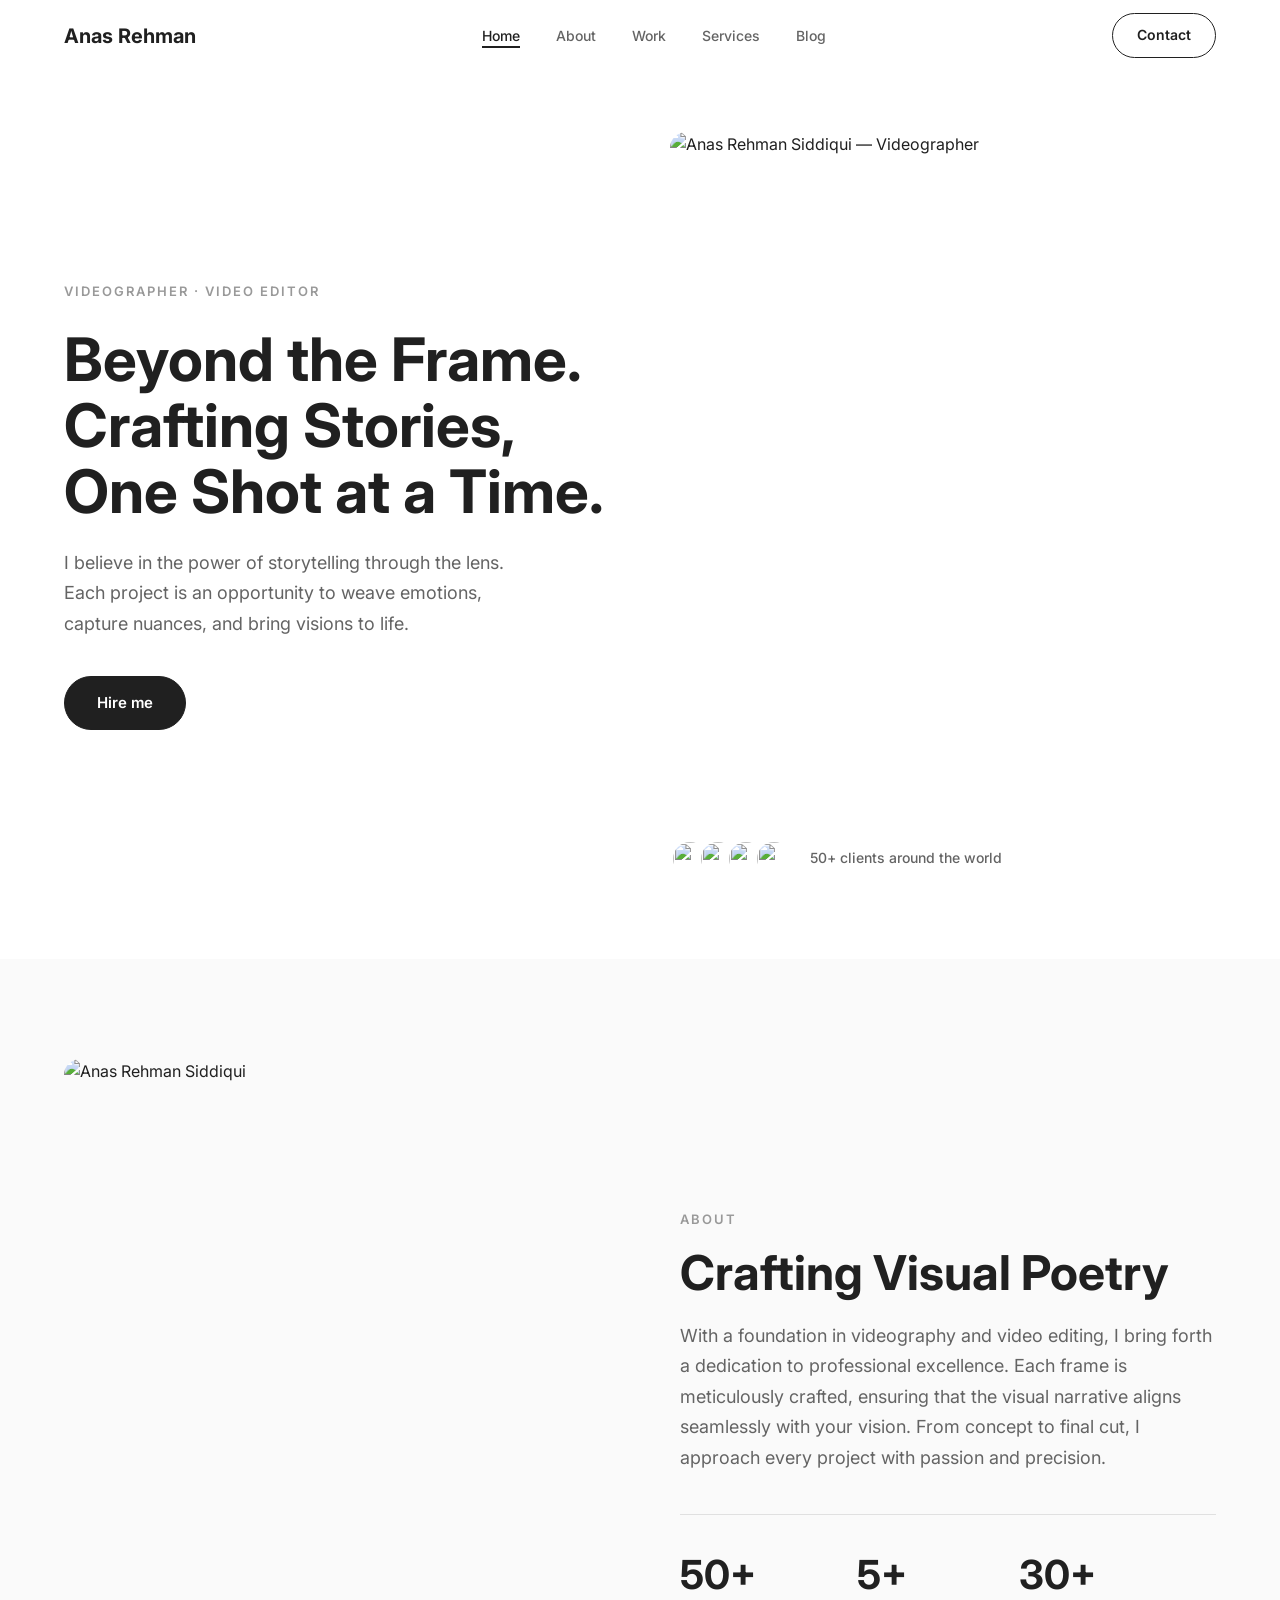
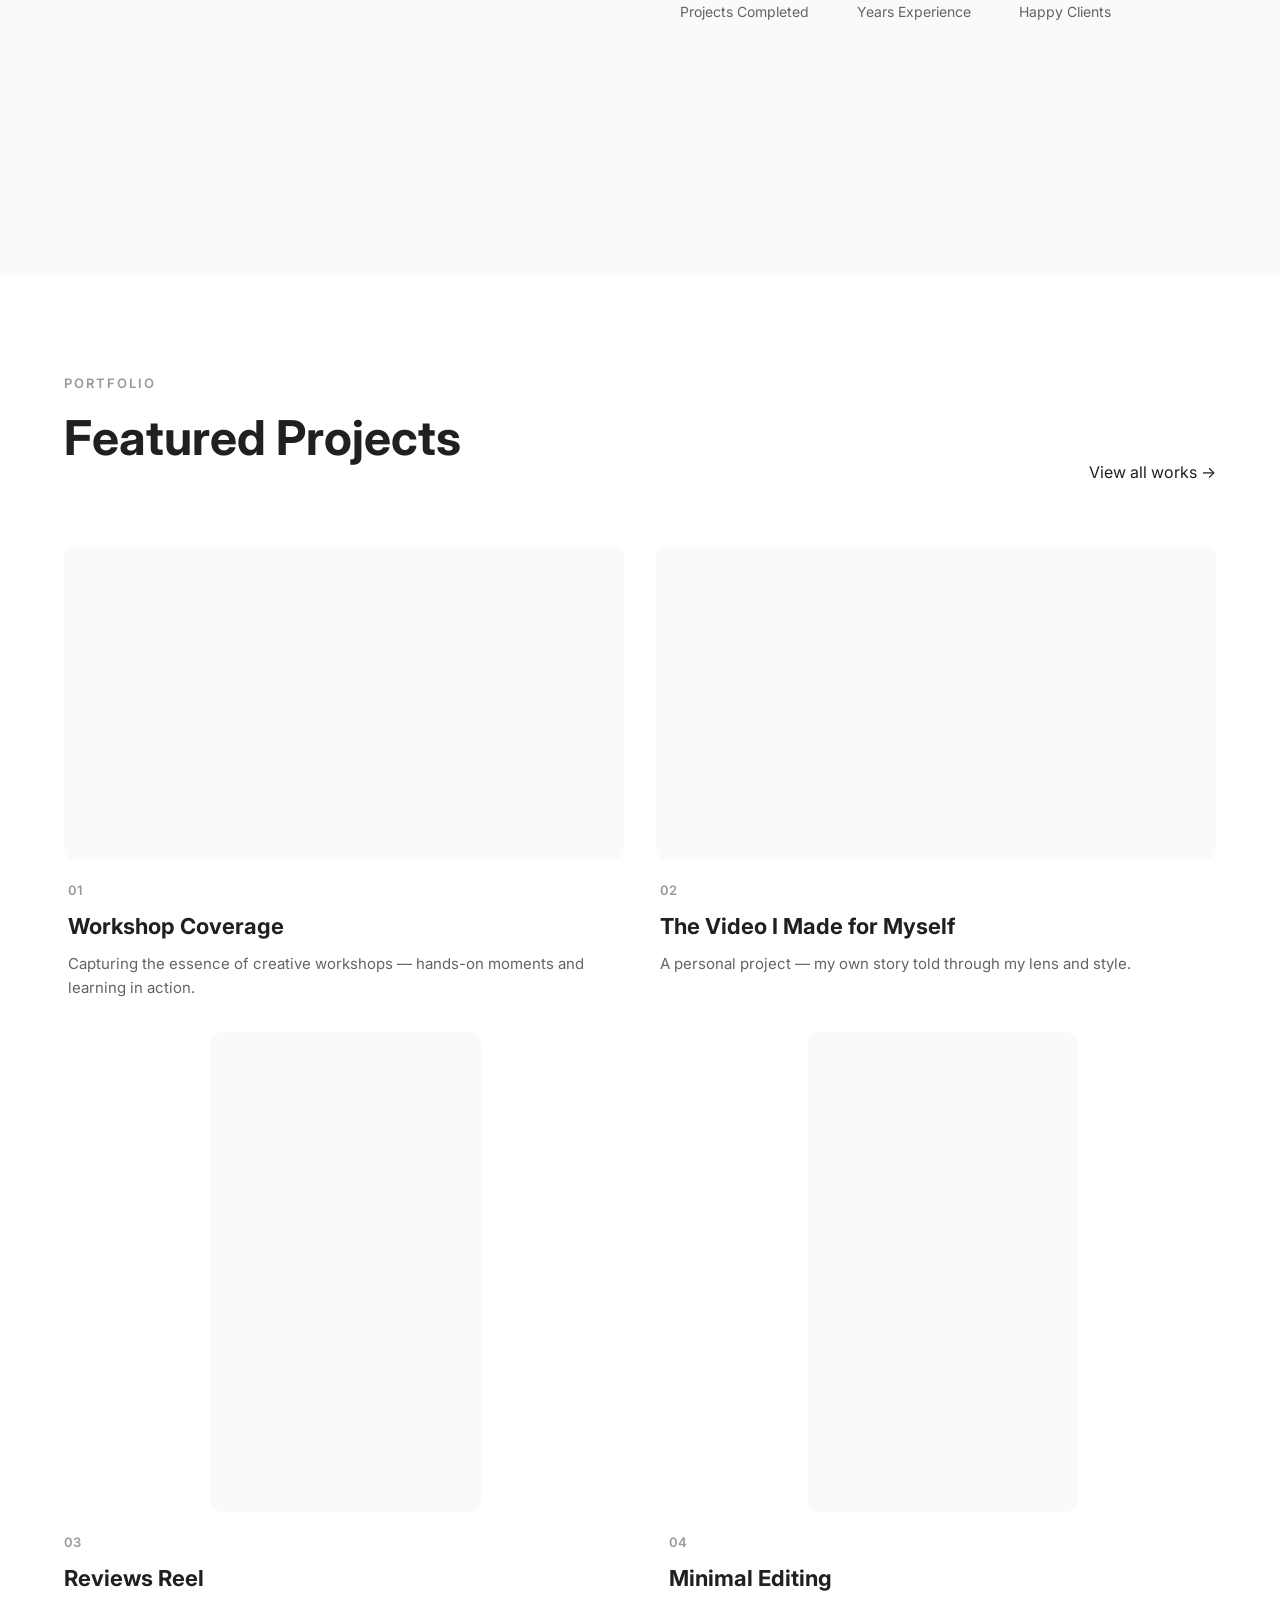
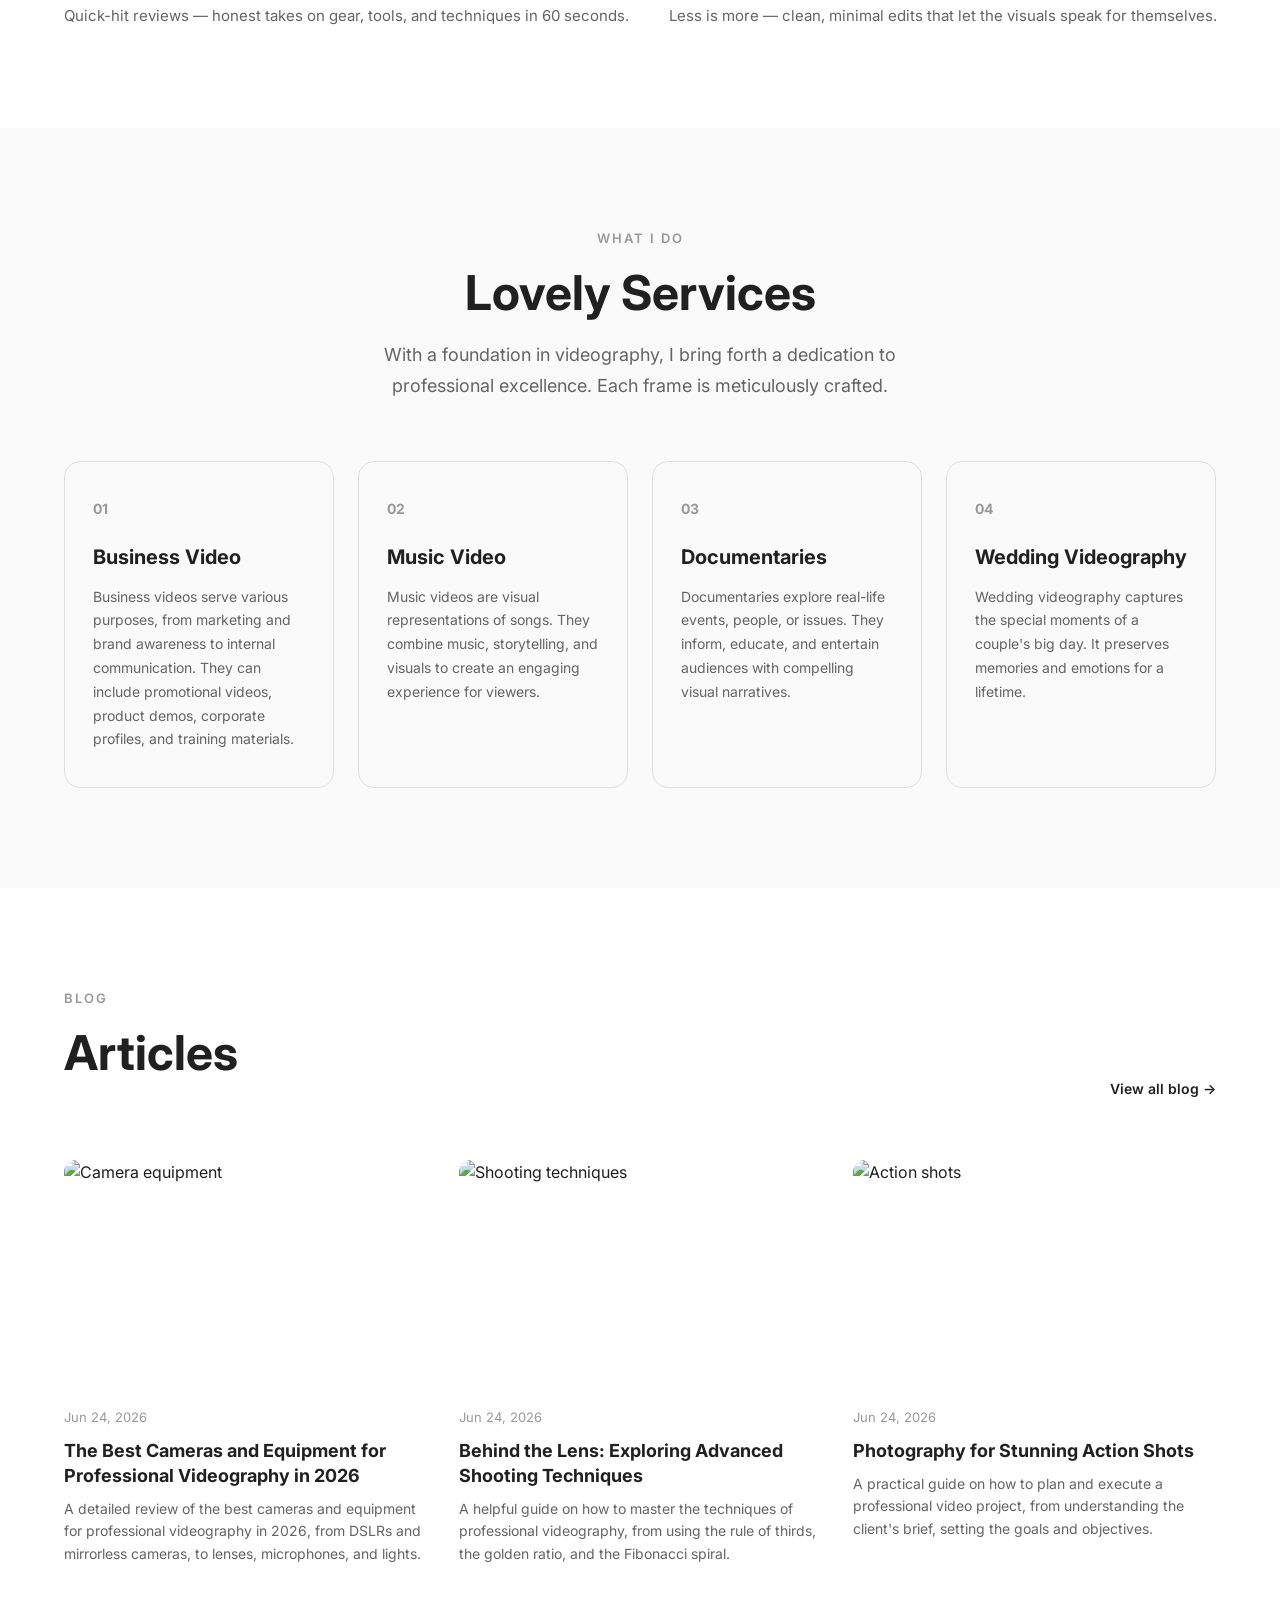
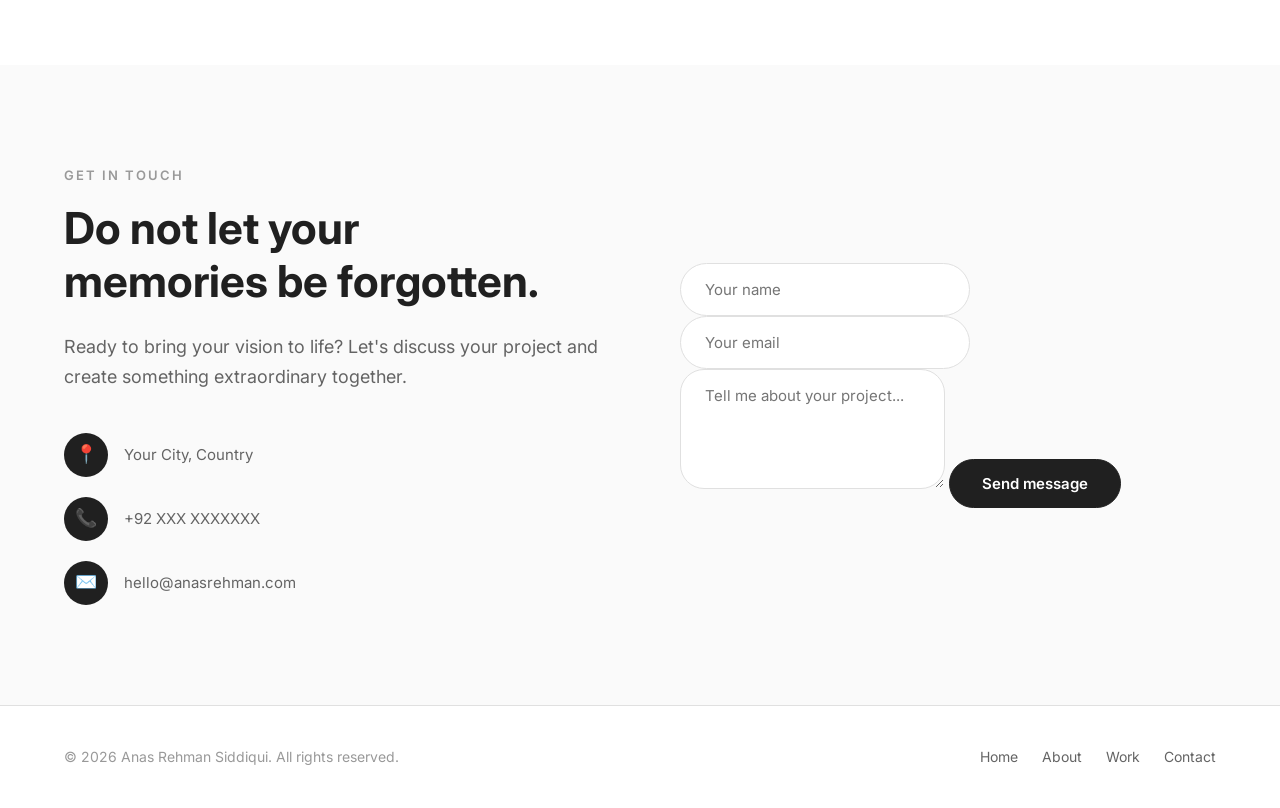
==== index.html @ ef54b011 "feat: initial portfolio website for Anas Rehman Siddiqui" ====
<!DOCTYPE html>
<html lang="en">
<head>
  <meta charset="UTF-8">
  <meta name="viewport" content="width=device-width, initial-scale=1.0">
  <title>Anas Rehman Siddiqui — Videographer & Video Editor</title>
  <meta name="description" content="Portfolio of Anas Rehman Siddiqui — Professional videographer and video editor. Capturing stories through the lens.">
  <link rel="preconnect" href="https://fonts.googleapis.com">
  <link rel="preconnect" href="https://fonts.gstatic.com" crossorigin>
  <link href="https://fonts.googleapis.com/css2?family=Inter:wght@400;500;600;700&display=swap" rel="stylesheet">
  <link rel="stylesheet" href="style.css">
</head>
<body>

  <!-- Navigation -->
  <nav class="navbar" id="navbar">
    <div class="nav-container">
      <a href="#" class="logo">Anas Rehman</a>
      <ul class="nav-menu" id="navMenu">
        <li><a href="#home" class="nav-link active">Home</a></li>
        <li><a href="#about" class="nav-link">About</a></li>
        <li><a href="#works" class="nav-link">Work</a></li>
        <li><a href="#services" class="nav-link">Services</a></li>
        <li><a href="#blog" class="nav-link">Blog</a></li>
      </ul>
      <a href="#contact" class="nav-cta">Contact</a>
      <button class="nav-toggle" id="navToggle" aria-label="Toggle menu">
        <span></span><span></span><span></span>
      </button>
    </div>
  </nav>

  <!-- Hero Section -->
  <section class="hero" id="home">
    <div class="hero-container">
      <div class="hero-content reveal">
        <p class="hero-label">Videographer · Video Editor</p>
        <h1 class="hero-title">Beyond the Frame.<br>Crafting Stories,<br>One Shot at a Time.</h1>
        <p class="hero-subtitle">I believe in the power of storytelling through the lens. Each project is an opportunity to weave emotions, capture nuances, and bring visions to life.</p>
        <a href="#contact" class="btn-primary">Hire me</a>
      </div>
      <div class="hero-visual reveal">
        <div class="hero-image-wrapper">
          <img src="https://images.unsplash.com/photo-1574717024653-61fd2cf4d44d?w=600&q=80" alt="Anas Rehman Siddiqui — Videographer">
        </div>
        <div class="social-proof">
          <div class="avatars">
            <img src="https://randomuser.me/api/portraits/men/32.jpg" alt="">
            <img src="https://randomuser.me/api/portraits/women/44.jpg" alt="">
            <img src="https://randomuser.me/api/portraits/men/67.jpg" alt="">
            <img src="https://randomuser.me/api/portraits/women/22.jpg" alt="">
          </div>
          <p class="proof-text">50+ clients around the world</p>
        </div>
      </div>
    </div>
  </section>

  <!-- About -->
  <section class="about section" id="about">
    <div class="about-container">
      <div class="about-image reveal">
        <img src="https://images.unsplash.com/photo-1507003211169-0a1dd7228f2d?w=500&q=80" alt="Anas Rehman Siddiqui">
      </div>
      <div class="about-content reveal">
        <p class="section-label">About</p>
        <h2 class="section-title">Crafting Visual Poetry</h2>
        <p class="section-desc">With a foundation in videography and video editing, I bring forth a dedication to professional excellence. Each frame is meticulously crafted, ensuring that the visual narrative aligns seamlessly with your vision. From concept to final cut, I approach every project with passion and precision.</p>
        <div class="about-stats">
          <div class="stat">
            <div class="stat-number">50+</div>
            <div class="stat-label">Projects Completed</div>
          </div>
          <div class="stat">
            <div class="stat-number">5+</div>
            <div class="stat-label">Years Experience</div>
          </div>
          <div class="stat">
            <div class="stat-number">30+</div>
            <div class="stat-label">Happy Clients</div>
          </div>
        </div>
      </div>
    </div>
  </section>

  <!-- Works — Featured 4 -->
  <section class="works section" id="works">
    <div class="works-header">
      <div>
        <p class="section-label">Portfolio</p>
        <h2 class="section-title">Featured Projects</h2>
      </div>
      <a href="works.html" class="btn-outline">View all works →</a>
    </div>
    <div class="works-featured">

      <!-- Row 1: Two horizontal videos side by side -->
      <div class="work-row-horizontal">

        <div class="work-card reveal" data-video="DW00xK0rSoQ">
          <div class="video-container video-horizontal">
            <iframe src="https://www.youtube.com/embed/DW00xK0rSoQ?autoplay=0&rel=0" title="Workshop Coverage" frameborder="0" allow="accelerometer; autoplay; clipboard-write; encrypted-media; gyroscope; picture-in-picture" allowfullscreen></iframe>
          </div>
          <div class="work-meta">
            <p class="work-number">01</p>
            <h3 class="work-title">Workshop Coverage</h3>
            <p class="work-desc">Capturing the essence of creative workshops — hands-on moments and learning in action.</p>
          </div>
        </div>

        <div class="work-card reveal" data-video="28gtFXc-Je8">
          <div class="video-container video-horizontal">
            <iframe src="https://www.youtube.com/embed/28gtFXc-Je8?autoplay=0&rel=0" title="The Video I Made for Myself" frameborder="0" allow="accelerometer; autoplay; clipboard-write; encrypted-media; gyroscope; picture-in-picture" allowfullscreen></iframe>
          </div>
          <div class="work-meta">
            <p class="work-number">02</p>
            <h3 class="work-title">The Video I Made for Myself</h3>
            <p class="work-desc">A personal project — my own story told through my lens and style.</p>
          </div>
        </div>

      </div>

      <!-- Row 2: Two vertical shorts side by side -->
      <div class="work-row-vertical">

        <div class="work-card reveal" data-video="zEVXGn4270s">
          <div class="video-container video-vertical">
            <iframe src="https://www.youtube.com/embed/zEVXGn4270s?autoplay=0&rel=0" title="Reviews Reel" frameborder="0" allow="accelerometer; autoplay; clipboard-write; encrypted-media; gyroscope; picture-in-picture" allowfullscreen></iframe>
          </div>
          <div class="work-meta">
            <p class="work-number">03</p>
            <h3 class="work-title">Reviews Reel</h3>
            <p class="work-desc">Quick-hit reviews — honest takes on gear, tools, and techniques in 60 seconds.</p>
          </div>
        </div>

        <div class="work-card reveal" data-video="Puwrz4b2Gc4">
          <div class="video-container video-vertical">
            <iframe src="https://www.youtube.com/embed/Puwrz4b2Gc4?autoplay=0&rel=0" title="Minimal Editing" frameborder="0" allow="accelerometer; autoplay; clipboard-write; encrypted-media; gyroscope; picture-in-picture" allowfullscreen></iframe>
          </div>
          <div class="work-meta">
            <p class="work-number">04</p>
            <h3 class="work-title">Minimal Editing</h3>
            <p class="work-desc">Less is more — clean, minimal edits that let the visuals speak for themselves.</p>
          </div>
        </div>

      </div>

    </div>
  </section>

  <!-- Services -->
  <section class="services section" id="services">
    <div class="services-header">
      <p class="section-label">What I Do</p>
      <h2 class="section-title">Lovely Services</h2>
      <p class="section-desc">With a foundation in videography, I bring forth a dedication to professional excellence. Each frame is meticulously crafted.</p>
    </div>
    <div class="services-grid">
      <div class="service-card reveal">
        <p class="service-number">01</p>
        <h3 class="service-title">Business Video</h3>
        <p class="service-desc">Business videos serve various purposes, from marketing and brand awareness to internal communication. They can include promotional videos, product demos, corporate profiles, and training materials.</p>
      </div>
      <div class="service-card reveal">
        <p class="service-number">02</p>
        <h3 class="service-title">Music Video</h3>
        <p class="service-desc">Music videos are visual representations of songs. They combine music, storytelling, and visuals to create an engaging experience for viewers.</p>
      </div>
      <div class="service-card reveal">
        <p class="service-number">03</p>
        <h3 class="service-title">Documentaries</h3>
        <p class="service-desc">Documentaries explore real-life events, people, or issues. They inform, educate, and entertain audiences with compelling visual narratives.</p>
      </div>
      <div class="service-card reveal">
        <p class="service-number">04</p>
        <h3 class="service-title">Wedding Videography</h3>
        <p class="service-desc">Wedding videography captures the special moments of a couple's big day. It preserves memories and emotions for a lifetime.</p>
      </div>
    </div>
  </section>

  <!-- Blog -->
  <section class="blog section" id="blog">
    <div class="blog-header">
      <div>
        <p class="section-label">Blog</p>
        <h2 class="section-title">Articles</h2>
      </div>
      <a href="#" class="work-link">View all blog →</a>
    </div>
    <div class="blog-grid">
      <article class="blog-card reveal">
        <div class="blog-image">
          <img src="https://images.unsplash.com/photo-1516035069371-29a1b244cc32?w=500&q=80" alt="Camera equipment">
        </div>
        <p class="blog-date">Jun 24, 2026</p>
        <h3 class="blog-title">The Best Cameras and Equipment for Professional Videography in 2026</h3>
        <p class="blog-excerpt">A detailed review of the best cameras and equipment for professional videography in 2026, from DSLRs and mirrorless cameras, to lenses, microphones, and lights.</p>
      </article>
      <article class="blog-card reveal">
        <div class="blog-image">
          <img src="https://images.unsplash.com/photo-1574717024653-61fd2cf4d44d?w=500&q=80" alt="Shooting techniques">
        </div>
        <p class="blog-date">Jun 24, 2026</p>
        <h3 class="blog-title">Behind the Lens: Exploring Advanced Shooting Techniques</h3>
        <p class="blog-excerpt">A helpful guide on how to master the techniques of professional videography, from using the rule of thirds, the golden ratio, and the Fibonacci spiral.</p>
      </article>
      <article class="blog-card reveal">
        <div class="blog-image">
          <img src="https://images.unsplash.com/photo-1536240478700-b869070f9279?w=500&q=80" alt="Action shots">
        </div>
        <p class="blog-date">Jun 24, 2026</p>
        <h3 class="blog-title">Photography for Stunning Action Shots</h3>
        <p class="blog-excerpt">A practical guide on how to plan and execute a professional video project, from understanding the client's brief, setting the goals and objectives.</p>
      </article>
    </div>
  </section>

  <!-- Contact -->
  <section class="contact section" id="contact">
    <div class="contact-container">
      <div class="contact-info reveal">
        <p class="section-label">Get in Touch</p>
        <h2>Do not let your<br>memories be forgotten.</h2>
        <p class="section-desc">Ready to bring your vision to life? Let's discuss your project and create something extraordinary together.</p>
        <div class="contact-details">
          <div class="contact-item">
            <div class="contact-icon">📍</div>
            <span class="contact-text">Your City, Country</span>
          </div>
          <div class="contact-item">
            <div class="contact-icon">📞</div>
            <span class="contact-text">+92 XXX XXXXXXX</span>
          </div>
          <div class="contact-item">
            <div class="contact-icon">✉️</div>
            <span class="contact-text">hello@anasrehman.com</span>
          </div>
        </div>
      </div>
      <div class="contact-form reveal">
        <form id="contactForm">
          <input type="text" class="form-input" placeholder="Your name" required>
          <input type="email" class="form-input" placeholder="Your email" required>
          <textarea class="form-input form-textarea" placeholder="Tell me about your project..."></textarea>
          <button type="submit" class="btn-primary">Send message</button>
        </form>
      </div>
    </div>
  </section>

  <!-- Footer -->
  <footer class="footer">
    <div class="footer-container">
      <p class="footer-text">© 2026 Anas Rehman Siddiqui. All rights reserved.</p>
      <div class="footer-links">
        <a href="#home">Home</a>
        <a href="#about">About</a>
        <a href="#works">Work</a>
        <a href="#contact">Contact</a>
      </div>
    </div>
  </footer>

  <script src="script.js"></script>
</body>
</html>
---- style.css ----
/* ============================================
   DESIGN TOKENS
   ============================================ */
:root {
  --color-primary: #202020;
  --color-secondary: #646464;
  --color-muted: #999999;
  --color-border: #E0E0E0;
  --color-bg: #ffffff;
  --color-bg-alt: #FAFAFA;
  --font-heading: 'Inter', -apple-system, BlinkMacSystemFont, 'Segoe UI', sans-serif;
  --font-body: 'Inter', -apple-system, BlinkMacSystemFont, 'Segoe UI', sans-serif;
  --max-width: 1200px;
  --nav-height: 72px;
  --radius-pill: 60px;
  --radius-sm: 8px;
  --transition: 0.3s cubic-bezier(0.4, 0, 0.2, 1);
}

/* ============================================
   RESET
   ============================================ */
*, *::before, *::after {
  box-sizing: border-box;
  margin: 0;
  padding: 0;
}

html {
  scroll-behavior: smooth;
  -webkit-font-smoothing: antialiased;
  -moz-osx-font-smoothing: grayscale;
}

body {
  font-family: var(--font-body);
  font-size: 16px;
  line-height: 1.6;
  color: var(--color-primary);
  background: var(--color-bg);
}

img {
  max-width: 100%;
  height: auto;
  display: block;
}

a {
  color: inherit;
  text-decoration: none;
}

ul { list-style: none; }

/* ============================================
   UTILITY
   ============================================ */
.section {
  padding: 100px 0;
}

.section-label {
  font-size: 13px;
  font-weight: 600;
  letter-spacing: 2px;
  text-transform: uppercase;
  color: var(--color-muted);
  margin-bottom: 16px;
}

.section-title {
  font-family: var(--font-heading);
  font-size: clamp(32px, 5vw, 48px);
  font-weight: 700;
  line-height: 1.15;
  margin-bottom: 20px;
}

.section-desc {
  font-size: 18px;
  color: var(--color-secondary);
  max-width: 600px;
  line-height: 1.7;
}

/* ============================================
   BUTTONS
   ============================================ */
.btn-primary {
  display: inline-flex;
  align-items: center;
  padding: 14px 32px;
  background: var(--color-primary);
  color: var(--color-bg);
  font-family: var(--font-body);
  font-size: 15px;
  font-weight: 600;
  border: 1px solid var(--color-primary);
  border-radius: var(--radius-pill);
  cursor: pointer;
  transition: all var(--transition);
  text-decoration: none;
}

.btn-primary:hover {
  background: transparent;
  color: var(--color-primary);
}

/* ============================================
   NAVIGATION
   ============================================ */
.navbar {
  position: fixed;
  top: 0;
  left: 0;
  right: 0;
  z-index: 1000;
  height: var(--nav-height);
  background: rgba(255, 255, 255, 0.85);
  backdrop-filter: blur(20px);
  -webkit-backdrop-filter: blur(20px);
  border-bottom: 1px solid transparent;
  transition: all var(--transition);
}

.navbar.scrolled {
  border-bottom-color: var(--color-border);
  box-shadow: 0 1px 20px rgba(0, 0, 0, 0.06);
}

.nav-container {
  max-width: var(--max-width);
  margin: 0 auto;
  padding: 0 24px;
  height: 100%;
  display: flex;
  align-items: center;
  justify-content: space-between;
}

.logo {
  font-family: var(--font-heading);
  font-size: 20px;
  font-weight: 700;
  color: var(--color-primary);
}

.nav-menu {
  display: flex;
  gap: 36px;
}

.nav-link {
  font-size: 14px;
  font-weight: 500;
  color: var(--color-secondary);
  transition: color var(--transition);
  position: relative;
}

.nav-link::after {
  content: '';
  position: absolute;
  bottom: -4px;
  left: 0;
  width: 0;
  height: 2px;
  background: var(--color-primary);
  transition: width var(--transition);
}

.nav-link:hover,
.nav-link.active {
  color: var(--color-primary);
}

.nav-link.active::after,
.nav-link:hover::after {
  width: 100%;
}

.nav-cta {
  font-size: 14px;
  font-weight: 600;
  padding: 10px 24px;
  border: 1px solid var(--color-primary);
  border-radius: var(--radius-pill);
  transition: all var(--transition);
}

.nav-cta:hover {
  background: var(--color-primary);
  color: var(--color-bg);
}

.nav-toggle {
  display: none;
  flex-direction: column;
  gap: 5px;
  cursor: pointer;
  background: none;
  border: none;
  padding: 4px;
}

.nav-toggle span {
  width: 24px;
  height: 2px;
  background: var(--color-primary);
  transition: all var(--transition);
}

@media (max-width: 768px) {
  .nav-menu {
    display: none;
    position: absolute;
    top: var(--nav-height);
    left: 0;
    right: 0;
    flex-direction: column;
    background: var(--color-bg);
    padding: 24px;
    gap: 20px;
    border-bottom: 1px solid var(--color-border);
  }

  .nav-menu.open {
    display: flex;
  }

  .nav-toggle {
    display: flex;
  }
}

/* ============================================
   HERO
   ============================================ */
.hero {
  padding-top: calc(var(--nav-height) + 60px);
  padding-bottom: 80px;
}

.hero-container {
  max-width: var(--max-width);
  margin: 0 auto;
  padding: 0 24px;
  display: grid;
  grid-template-columns: 1fr 1fr;
  gap: 60px;
  align-items: center;
}

.hero-label {
  font-size: 13px;
  font-weight: 600;
  letter-spacing: 2px;
  text-transform: uppercase;
  color: var(--color-muted);
  margin-bottom: 24px;
}

.hero-title {
  font-family: var(--font-heading);
  font-size: clamp(36px, 5.5vw, 60px);
  font-weight: 700;
  line-height: 1.1;
  margin-bottom: 24px;
}

.hero-subtitle {
  font-size: 18px;
  color: var(--color-secondary);
  line-height: 1.7;
  max-width: 480px;
  margin-bottom: 36px;
}

.hero-visual {
  position: relative;
}

.hero-image-wrapper {
  border-radius: 16px;
  overflow: hidden;
  aspect-ratio: 4/5;
}

.hero-image-wrapper img {
  width: 100%;
  height: 100%;
  object-fit: cover;
}

.social-proof {
  display: flex;
  align-items: center;
  gap: 16px;
  margin-top: 24px;
}

.avatars {
  display: flex;
}

.avatars img {
  width: 40px;
  height: 40px;
  border-radius: 50%;
  border: 3px solid var(--color-bg);
  margin-left: -12px;
  object-fit: cover;
}

.avatars img:first-child {
  margin-left: 0;
}

.proof-text {
  font-size: 14px;
  color: var(--color-secondary);
  font-weight: 500;
}

@media (max-width: 900px) {
  .hero-container {
    grid-template-columns: 1fr;
    gap: 40px;
  }

  .hero-visual {
    order: -1;
    max-width: 400px;
    margin: 0 auto;
  }
}

/* ============================================
   ABOUT
   ============================================ */
.about {
  background: var(--color-bg-alt);
}

.about-container {
  max-width: var(--max-width);
  margin: 0 auto;
  padding: 0 24px;
  display: grid;
  grid-template-columns: 1fr 1fr;
  gap: 80px;
  align-items: center;
}

.about-image {
  border-radius: 16px;
  overflow: hidden;
  aspect-ratio: 3/4;
}

.about-image img {
  width: 100%;
  height: 100%;
  object-fit: cover;
}

.about-stats {
  display: flex;
  gap: 48px;
  margin-top: 40px;
  padding-top: 40px;
  border-top: 1px solid var(--color-border);
}

.stat-number {
  font-family: var(--font-heading);
  font-size: 40px;
  font-weight: 700;
  line-height: 1;
}

.stat-label {
  font-size: 14px;
  color: var(--color-secondary);
  margin-top: 6px;
}

@media (max-width: 900px) {
  .about-container {
    grid-template-columns: 1fr;
    gap: 40px;
  }
}

/* ============================================
   WORKS / PROJECTS
   ============================================ */
.works {
  padding: 100px 0;
}

.works-header {
  max-width: var(--max-width);
  margin: 0 auto;
  padding: 0 24px;
  display: flex;
  justify-content: space-between;
  align-items: flex-end;
  margin-bottom: 60px;
}

.works-featured {
  max-width: var(--max-width);
  margin: 0 auto;
  padding: 0 24px;
  display: flex;
  flex-direction: column;
  gap: 32px;
}

/* Row: two horizontal videos side by side */
.work-row-horizontal {
  display: grid;
  grid-template-columns: 1fr 1fr;
  gap: 32px;
}

/* Row: two vertical shorts side by side, same height */
.work-row-vertical {
  display: flex;
  justify-content: center;
  gap: 32px;
}

.work-row-vertical .work-card {
  display: flex;
  flex-direction: column;
  flex: 0 0 auto;
}

/* Ensure both vertical shorts are the same height */
.work-row-vertical .video-vertical {
  max-height: 500px;
  min-width: 250px;
  width: 270px;
}

.work-row-vertical .work-meta {
  flex: 1;
  display: flex;
  flex-direction: column;
  justify-content: flex-start;
}

@media (max-width: 900px) {
  .work-row-horizontal {
    grid-template-columns: 1fr;
  }

  .work-row-vertical {
    flex-direction: column;
    align-items: center;
  }

  .work-row-vertical .video-vertical {
    max-height: 460px;
    min-width: 240px;
    width: 260px;
  }
}

.work-card {
  cursor: default;
  transition: transform var(--transition);
}

.work-card:hover {
  transform: translateY(-4px);
}

.video-container {
  position: relative;
  border-radius: 12px;
  overflow: hidden;
  background: var(--color-bg-alt);
  margin-bottom: 20px;
}

.video-container video {
  width: 100%;
  height: 100%;
  object-fit: cover;
  border: none;
  display: block;
}

/* Horizontal video — 16:9 */
.video-horizontal {
  aspect-ratio: 16 / 9;
  width: 100%;
}

.video-horizontal iframe {
  width: 100%;
  height: 100%;
  object-fit: cover;
  border: none;
  display: block;
}

/* Vertical Short — 9:16 exact, no black bars */
.video-vertical {
  aspect-ratio: 9 / 16;
  max-height: 540px;
  margin-left: auto;
  margin-right: auto;
  width: fit-content;
  min-width: 270px;
  height: auto;
}

.video-vertical iframe {
  width: 100%;
  height: 100%;
  object-fit: fill !important;
  border: none;
  display: block;
}

.work-meta {
  padding: 0 4px;
}

.work-number {
  font-size: 13px;
  font-weight: 600;
  color: var(--color-muted);
  margin-bottom: 8px;
}

.work-title {
  font-family: var(--font-heading);
  font-size: 22px;
  font-weight: 700;
  margin-bottom: 8px;
}

.work-desc {
  font-size: 15px;
  color: var(--color-secondary);
  line-height: 1.6;
}

.work-link {
  display: inline-flex;
  align-items: center;
  gap: 6px;
  font-size: 14px;
  font-weight: 600;
  transition: gap var(--transition);
}

.work-link:hover {
  gap: 12px;
}

@media (max-width: 768px) {
  .works-featured {
    grid-template-columns: 1fr;
  }

  .works-header {
    flex-direction: column;
    align-items: flex-start;
    gap: 16px;
  }

  .video-vertical {
    max-height: 460px;
    min-width: 240px;
  }
}

/* ============================================
   WORKS PAGE (all projects)
   ============================================ */
.works-page-header {
  text-align: center;
  margin-bottom: 60px;
}

.works-page-header .section-desc {
  margin: 0 auto;
}

.works-all-grid {
  max-width: var(--max-width);
  margin: 0 auto;
  padding: 0 24px;
  display: grid;
  grid-template-columns: repeat(3, 1fr);
  gap: 40px 28px;
}

.works-all-grid .work-card {
  display: flex;
  flex-direction: column;
}

.works-all-grid .video-container {
  width: 100%;
}

.works-all-grid .video-vertical {
  max-height: 480px;
  min-width: 220px;
}

.back-link {
  display: inline-flex;
  align-items: center;
  gap: 8px;
  font-size: 14px;
  font-weight: 600;
  margin-top: 60px;
  color: var(--color-secondary);
  transition: color var(--transition);
}

.back-link:hover {
  color: var(--color-primary);
}

.works-back-wrapper {
  text-align: center;
}

@media (max-width: 900px) {
  .works-all-grid {
    grid-template-columns: repeat(2, 1fr);
  }
}

@media (max-width: 560px) {
  .works-all-grid {
    grid-template-columns: 1fr;
  }

  .works-all-grid .video-vertical {
    max-height: 420px;
    min-width: 200px;
  }
}

/* ============================================
   SERVICES
   ============================================ */
.services {
  background: var(--color-bg-alt);
  padding: 100px 0;
}

.services-header {
  max-width: var(--max-width);
  margin: 0 auto;
  padding: 0 24px;
  text-align: center;
  margin-bottom: 60px;
}

.services-header .section-desc {
  margin: 0 auto;
}

.services-grid {
  max-width: var(--max-width);
  margin: 0 auto;
  padding: 0 24px;
  display: grid;
  grid-template-columns: repeat(4, 1fr);
  gap: 24px;
}

.service-card {
  padding: 36px 28px;
  border: 1px solid var(--color-border);
  border-radius: 16px;
  transition: all var(--transition);
}

.service-card:hover {
  border-color: var(--color-primary);
  box-shadow: 0 4px 24px rgba(0, 0, 0, 0.06);
}

.service-number {
  font-family: var(--font-heading);
  font-size: 14px;
  font-weight: 700;
  color: var(--color-muted);
  margin-bottom: 20px;
}

.service-title {
  font-family: var(--font-heading);
  font-size: 20px;
  font-weight: 700;
  margin-bottom: 12px;
}

.service-desc {
  font-size: 14px;
  color: var(--color-secondary);
  line-height: 1.7;
}

@media (max-width: 900px) {
  .services-grid {
    grid-template-columns: repeat(2, 1fr);
  }
}

@media (max-width: 500px) {
  .services-grid {
    grid-template-columns: 1fr;
  }
}

/* ============================================
   BLOG
   ============================================ */
.blog {
  padding: 100px 0;
}

.blog-header {
  max-width: var(--max-width);
  margin: 0 auto;
  padding: 0 24px;
  display: flex;
  justify-content: space-between;
  align-items: flex-end;
  margin-bottom: 60px;
}

.blog-grid {
  max-width: var(--max-width);
  margin: 0 auto;
  padding: 0 24px;
  display: grid;
  grid-template-columns: repeat(3, 1fr);
  gap: 32px;
}

.blog-card {
  transition: transform var(--transition);
}

.blog-card:hover {
  transform: translateY(-4px);
}

.blog-image {
  border-radius: 12px;
  overflow: hidden;
  aspect-ratio: 16/10;
  margin-bottom: 20px;
}

.blog-image img {
  width: 100%;
  height: 100%;
  object-fit: cover;
  transition: transform 0.5s ease;
}

.blog-card:hover .blog-image img {
  transform: scale(1.05);
}

.blog-date {
  font-size: 13px;
  color: var(--color-muted);
  margin-bottom: 10px;
}

.blog-title {
  font-family: var(--font-heading);
  font-size: 18px;
  font-weight: 700;
  line-height: 1.4;
  margin-bottom: 10px;
}

.blog-excerpt {
  font-size: 14px;
  color: var(--color-secondary);
  line-height: 1.6;
}

@media (max-width: 900px) {
  .blog-grid {
    grid-template-columns: 1fr;
    max-width: 500px;
  }
}

/* ============================================
   CONTACT
   ============================================ */
.contact {
  background: var(--color-bg-alt);
  padding: 100px 0;
}

.contact-container {
  max-width: var(--max-width);
  margin: 0 auto;
  padding: 0 24px;
  display: grid;
  grid-template-columns: 1fr 1fr;
  gap: 80px;
  align-items: center;
}

.contact-info h2 {
  font-family: var(--font-heading);
  font-size: clamp(32px, 4vw, 44px);
  font-weight: 700;
  line-height: 1.2;
  margin-bottom: 24px;
}

.contact-details {
  margin-top: 40px;
  display: flex;
  flex-direction: column;
  gap: 20px;
}

.contact-item {
  display: flex;
  align-items: center;
  gap: 16px;
}

.contact-icon {
  width: 44px;
  height: 44px;
  border-radius: 50%;
  background: var(--color-primary);
  color: var(--color-bg);
  display: flex;
  align-items: center;
  justify-content: center;
  font-size: 18px;
  flex-shrink: 0;
}

.contact-text {
  font-size: 15px;
  color: var(--color-secondary);
}

.contact-form {
  display: flex;
  flex-direction: column;
  gap: 20px;
}

.form-input {
  padding: 16px 24px;
  border: 1px solid var(--color-border);
  border-radius: var(--radius-pill);
  font-family: var(--font-body);
  font-size: 15px;
  background: var(--color-bg);
  transition: border-color var(--transition);
  outline: none;
}

.form-input:focus {
  border-color: var(--color-primary);
}

.form-textarea {
  border-radius: 24px;
  resize: vertical;
  min-height: 120px;
}

@media (max-width: 900px) {
  .contact-container {
    grid-template-columns: 1fr;
    gap: 40px;
  }
}

/* ============================================
   FOOTER
   ============================================ */
.footer {
  padding: 40px 0;
  border-top: 1px solid var(--color-border);
}

.footer-container {
  max-width: var(--max-width);
  margin: 0 auto;
  padding: 0 24px;
  display: flex;
  justify-content: space-between;
  align-items: center;
}

.footer-text {
  font-size: 14px;
  color: var(--color-muted);
}

.footer-links {
  display: flex;
  gap: 24px;
}

.footer-links a {
  font-size: 14px;
  color: var(--color-secondary);
  transition: color var(--transition);
}

.footer-links a:hover {
  color: var(--color-primary);
}

/* ============================================
   VIDEO MODAL
   ============================================ */
.video-modal {
  position: fixed;
  inset: 0;
  z-index: 9999;
  background: rgba(0, 0, 0, 0.9);
  display: flex;
  align-items: center;
  justify-content: center;
  opacity: 0;
  visibility: hidden;
  transition: all 0.3s ease;
}

.video-modal.open {
  opacity: 1;
  visibility: visible;
}

.video-modal-content {
  width: 90%;
  max-width: 900px;
  aspect-ratio: 16/9;
  position: relative;
}

.video-modal-content iframe {
  width: 100%;
  height: 100%;
  border: none;
  border-radius: 8px;
}

.video-modal-close {
  position: absolute;
  top: -44px;
  right: 0;
  background: none;
  border: none;
  color: white;
  font-size: 28px;
  cursor: pointer;
  padding: 8px;
  line-height: 1;
}

.video-modal-close:hover {
  opacity: 0.7;
}

/* ============================================
   SCROLL REVEAL
   ============================================ */
.reveal {
  opacity: 0;
  transform: translateY(24px);
  transition: all 0.6s ease;
}

.reveal.visible {
  opacity: 1;
  transform: translateY(0);
}
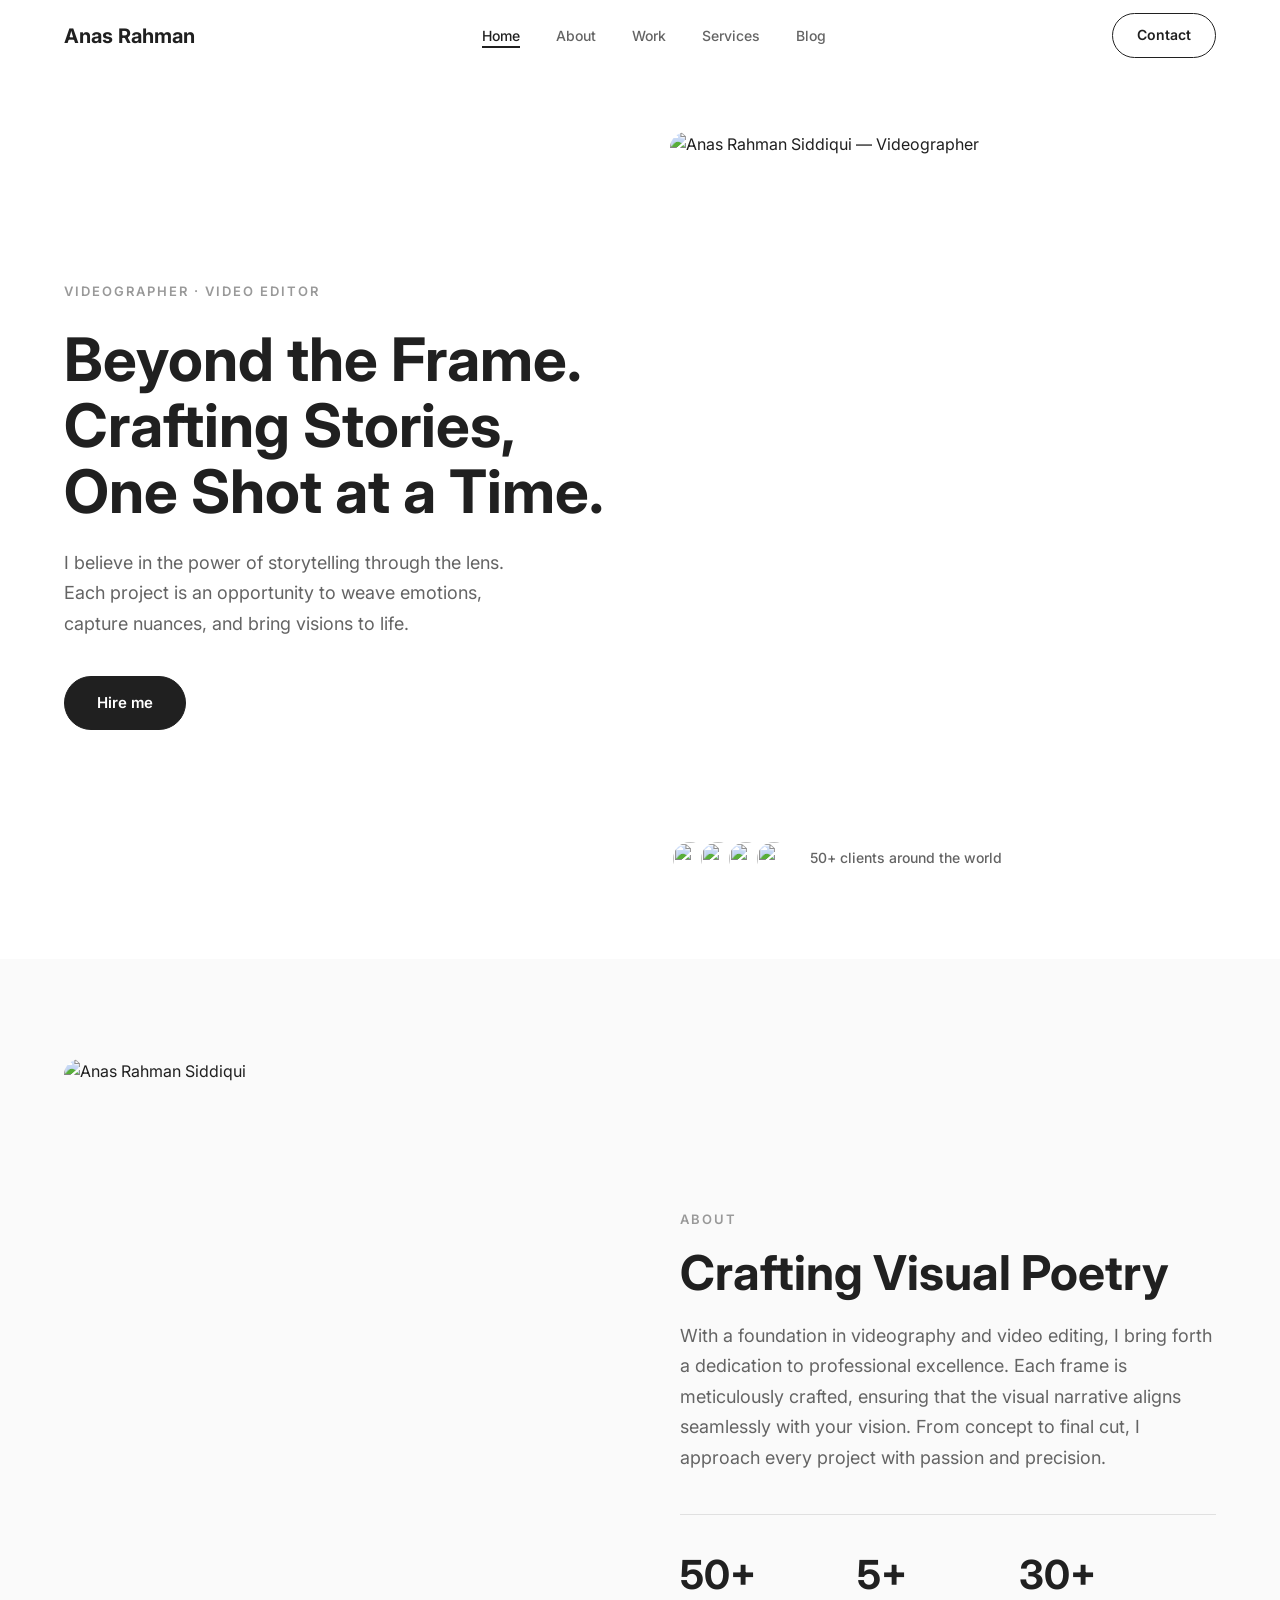
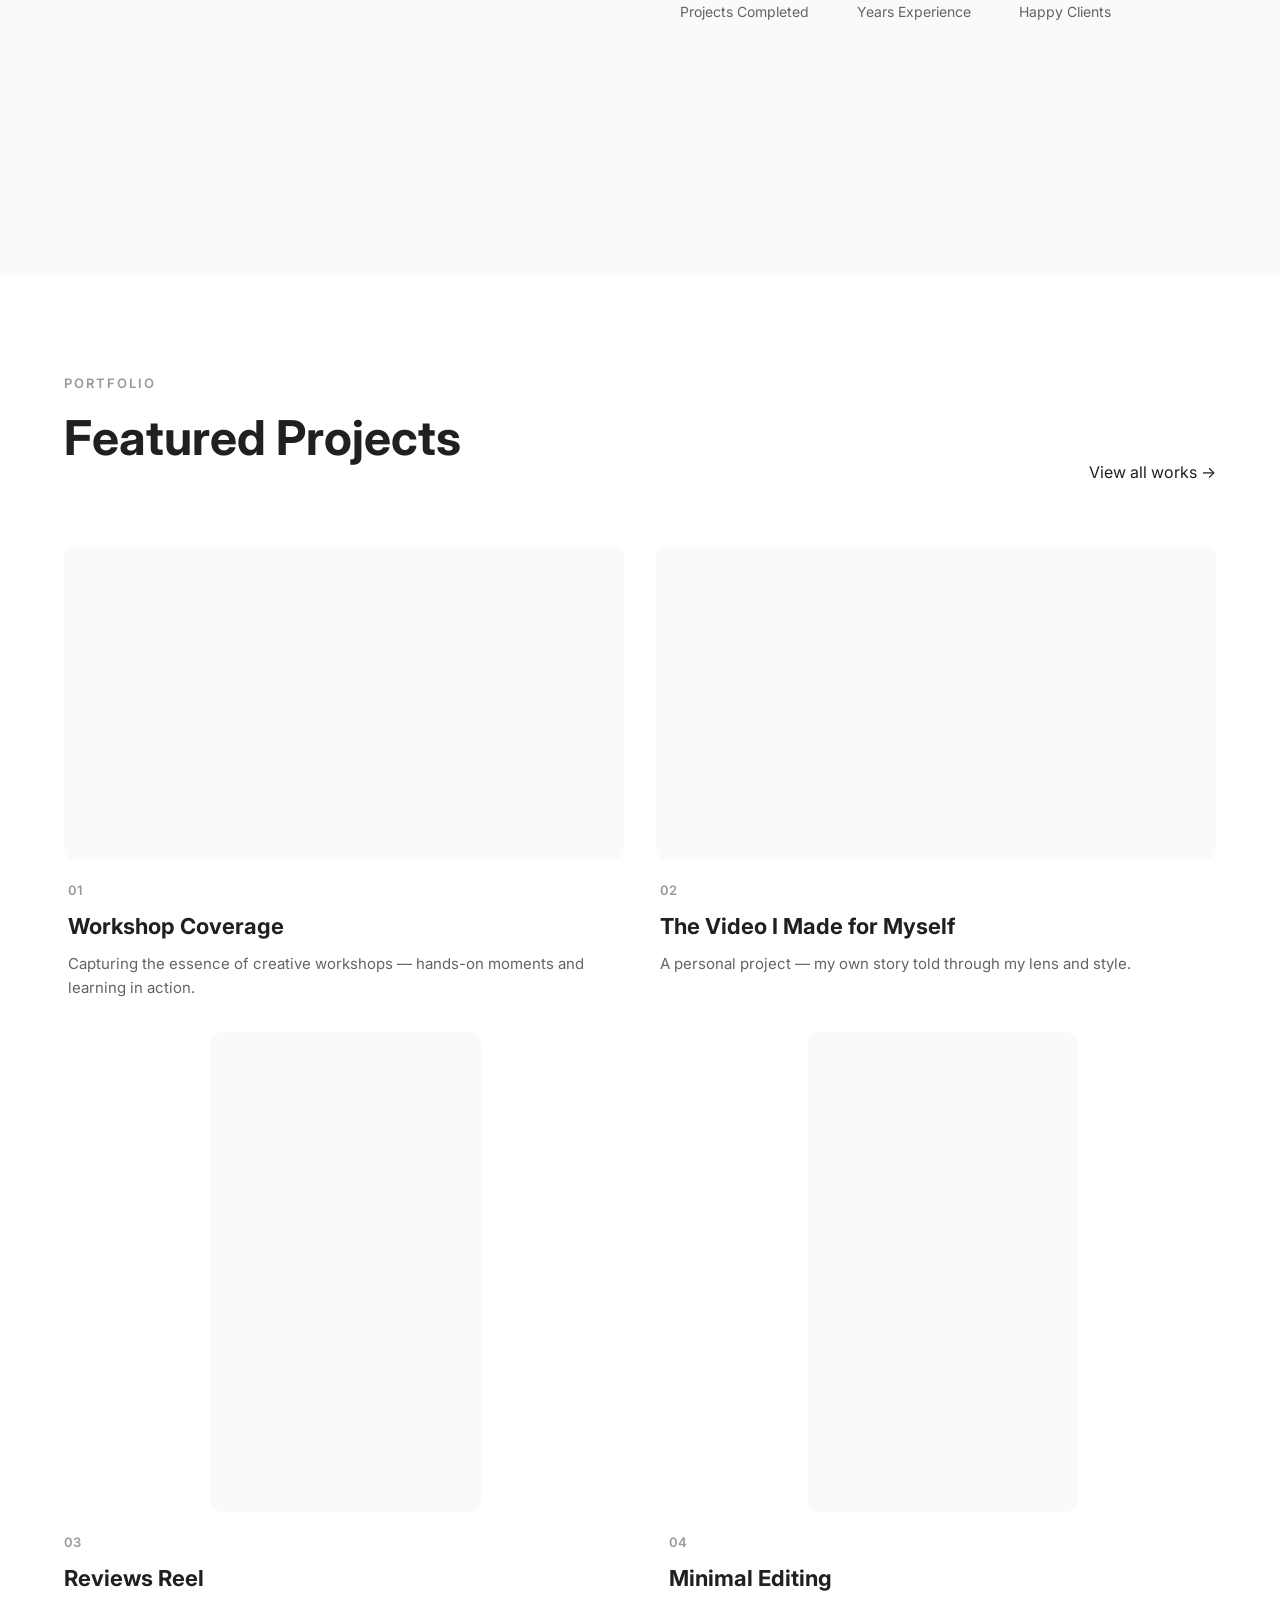
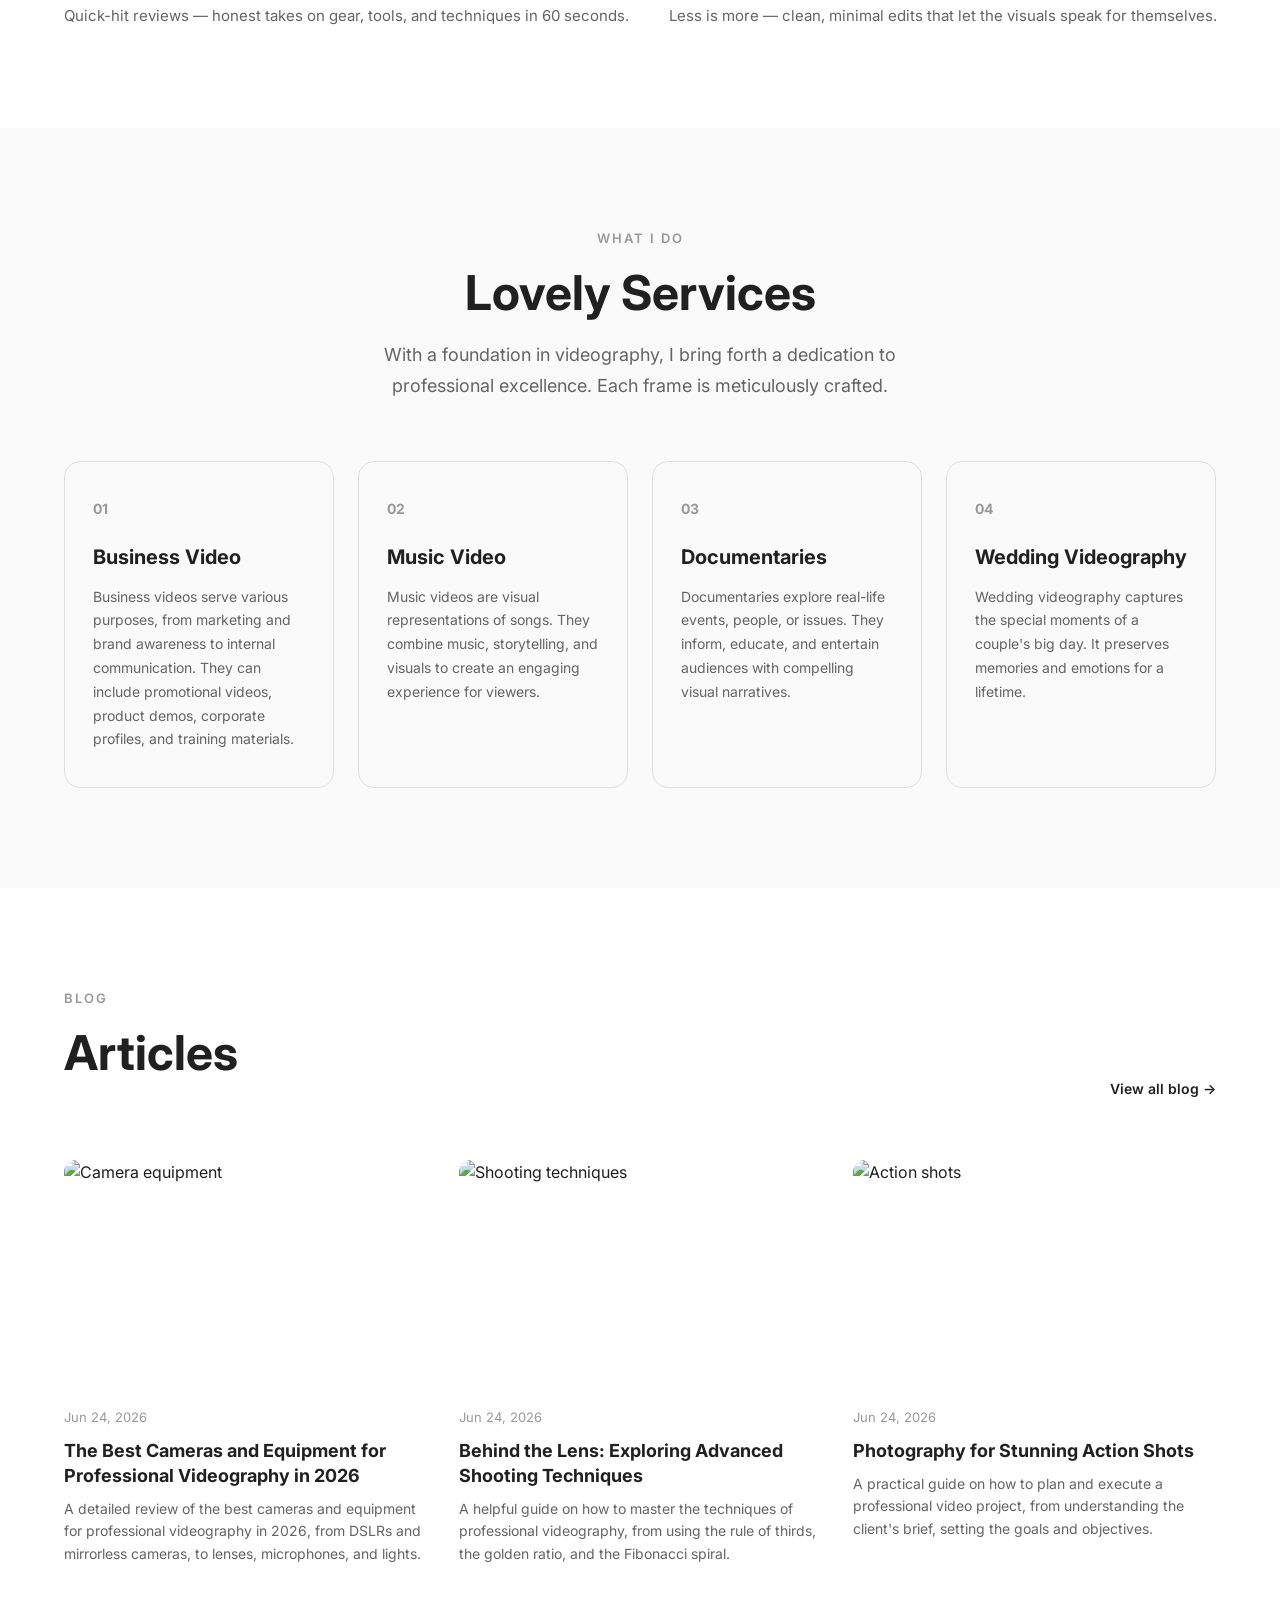
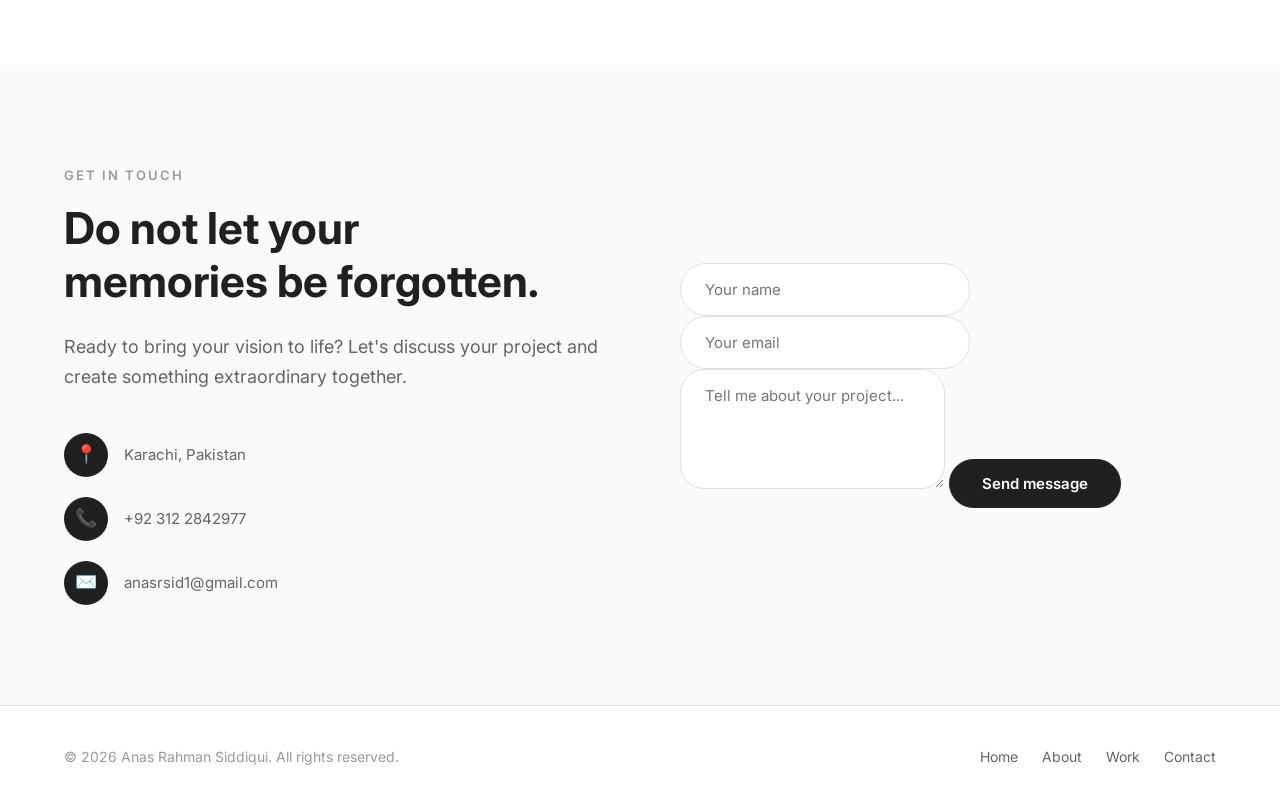
==== commit dbf42dbc: "fix: correct name to Rahman, add contact info (Karachi, phone, email)" ====
--- a/index.html
+++ b/index.html
@@ -3,8 +3,8 @@
 <head>
   <meta charset="UTF-8">
   <meta name="viewport" content="width=device-width, initial-scale=1.0">
-  <title>Anas Rehman Siddiqui — Videographer & Video Editor</title>
-  <meta name="description" content="Portfolio of Anas Rehman Siddiqui — Professional videographer and video editor. Capturing stories through the lens.">
+  <title>Anas Rahman Siddiqui — Videographer & Video Editor</title>
+  <meta name="description" content="Portfolio of Anas Rahman Siddiqui — Professional videographer and video editor. Capturing stories through the lens.">
   <link rel="preconnect" href="https://fonts.googleapis.com">
   <link rel="preconnect" href="https://fonts.gstatic.com" crossorigin>
   <link href="https://fonts.googleapis.com/css2?family=Inter:wght@400;500;600;700&display=swap" rel="stylesheet">
@@ -15,7 +15,7 @@
   <!-- Navigation -->
   <nav class="navbar" id="navbar">
     <div class="nav-container">
-      <a href="#" class="logo">Anas Rehman</a>
+      <a href="#" class="logo">Anas Rahman</a>
       <ul class="nav-menu" id="navMenu">
         <li><a href="#home" class="nav-link active">Home</a></li>
         <li><a href="#about" class="nav-link">About</a></li>
@@ -41,7 +41,7 @@
       </div>
       <div class="hero-visual reveal">
         <div class="hero-image-wrapper">
-          <img src="https://images.unsplash.com/photo-1574717024653-61fd2cf4d44d?w=600&q=80" alt="Anas Rehman Siddiqui — Videographer">
+          <img src="https://images.unsplash.com/photo-1574717024653-61fd2cf4d44d?w=600&q=80" alt="Anas Rahman Siddiqui — Videographer">
         </div>
         <div class="social-proof">
           <div class="avatars">
@@ -60,7 +60,7 @@
   <section class="about section" id="about">
     <div class="about-container">
       <div class="about-image reveal">
-        <img src="https://images.unsplash.com/photo-1507003211169-0a1dd7228f2d?w=500&q=80" alt="Anas Rehman Siddiqui">
+        <img src="https://images.unsplash.com/photo-1507003211169-0a1dd7228f2d?w=500&q=80" alt="Anas Rahman Siddiqui">
       </div>
       <div class="about-content reveal">
         <p class="section-label">About</p>
@@ -230,15 +230,15 @@
         <div class="contact-details">
           <div class="contact-item">
             <div class="contact-icon">📍</div>
-            <span class="contact-text">Your City, Country</span>
+            <span class="contact-text">Karachi, Pakistan</span>
           </div>
           <div class="contact-item">
             <div class="contact-icon">📞</div>
-            <span class="contact-text">+92 XXX XXXXXXX</span>
+            <span class="contact-text">+92 312 2842977</span>
           </div>
           <div class="contact-item">
             <div class="contact-icon">✉️</div>
-            <span class="contact-text">hello@anasrehman.com</span>
+            <span class="contact-text">anasrsid1@gmail.com</span>
           </div>
         </div>
       </div>
@@ -256,7 +256,7 @@
   <!-- Footer -->
   <footer class="footer">
     <div class="footer-container">
-      <p class="footer-text">© 2026 Anas Rehman Siddiqui. All rights reserved.</p>
+      <p class="footer-text">© 2026 Anas Rahman Siddiqui. All rights reserved.</p>
       <div class="footer-links">
         <a href="#home">Home</a>
         <a href="#about">About</a>
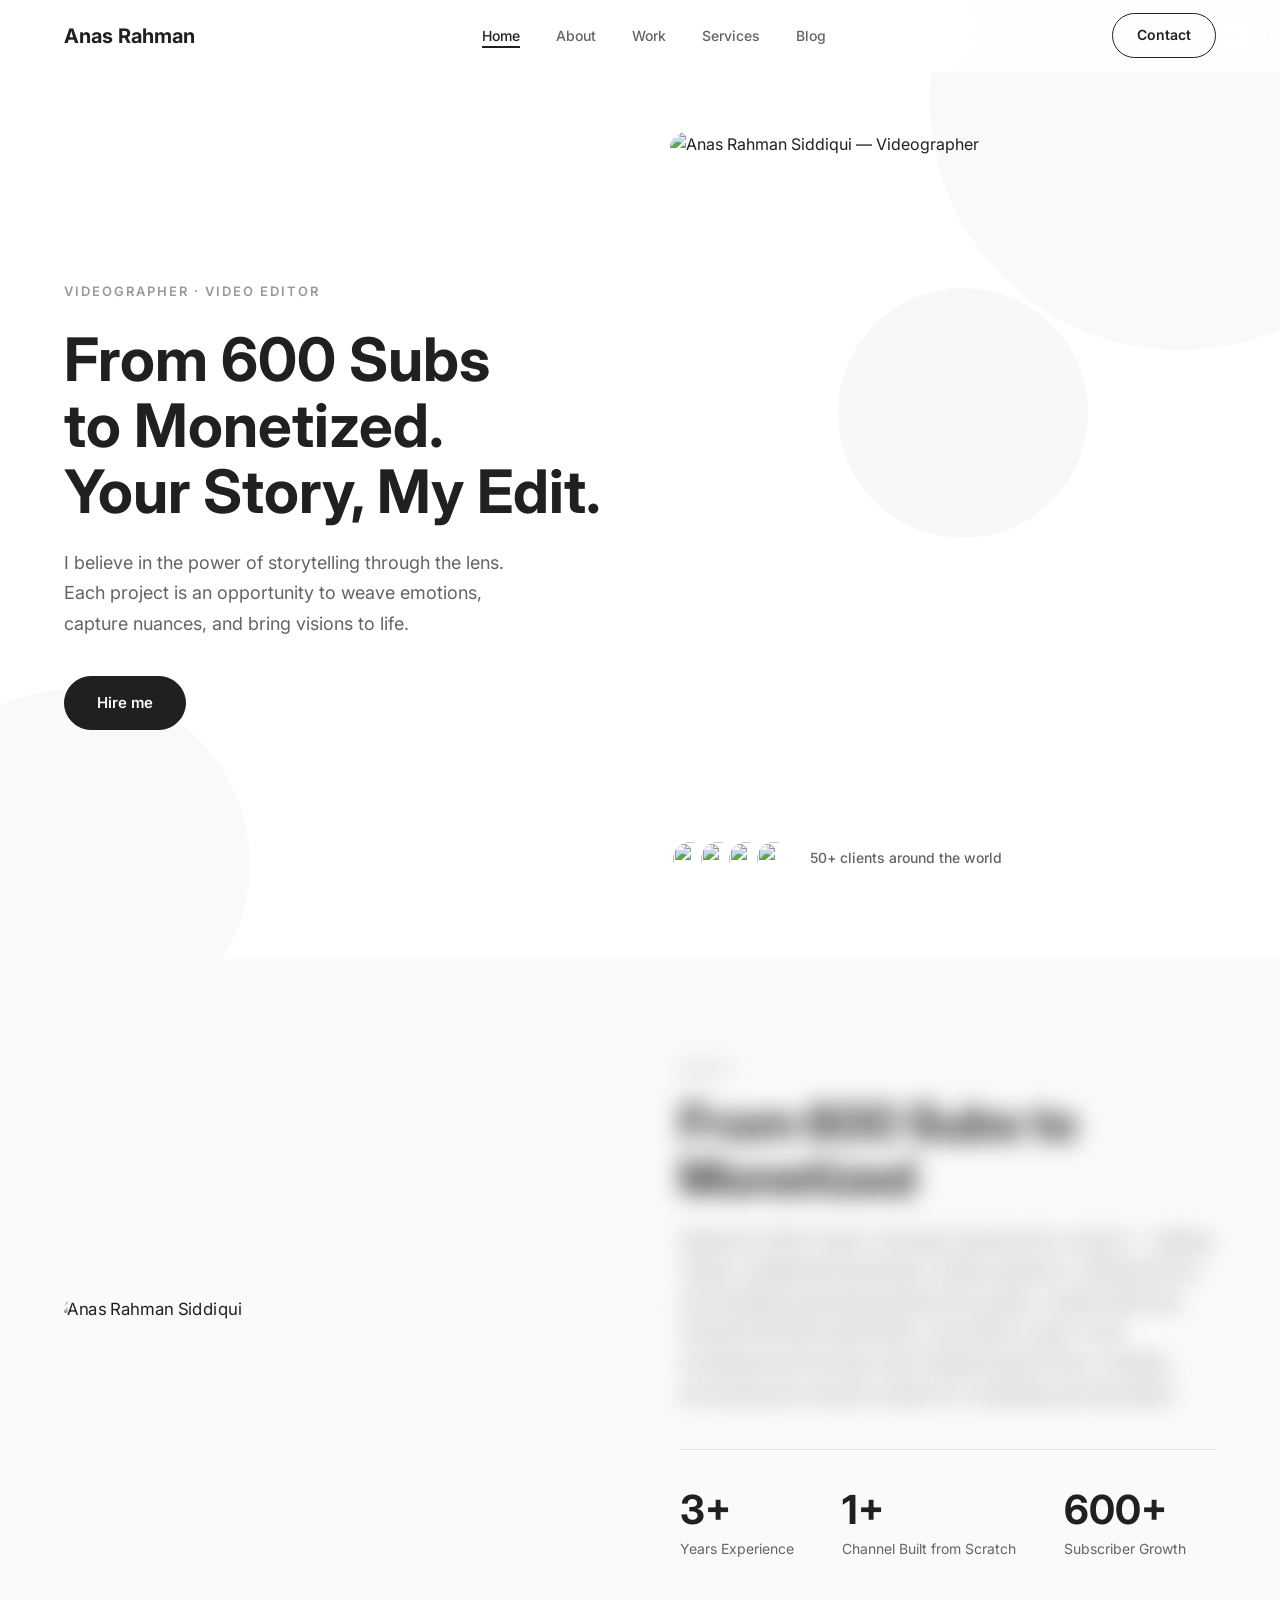
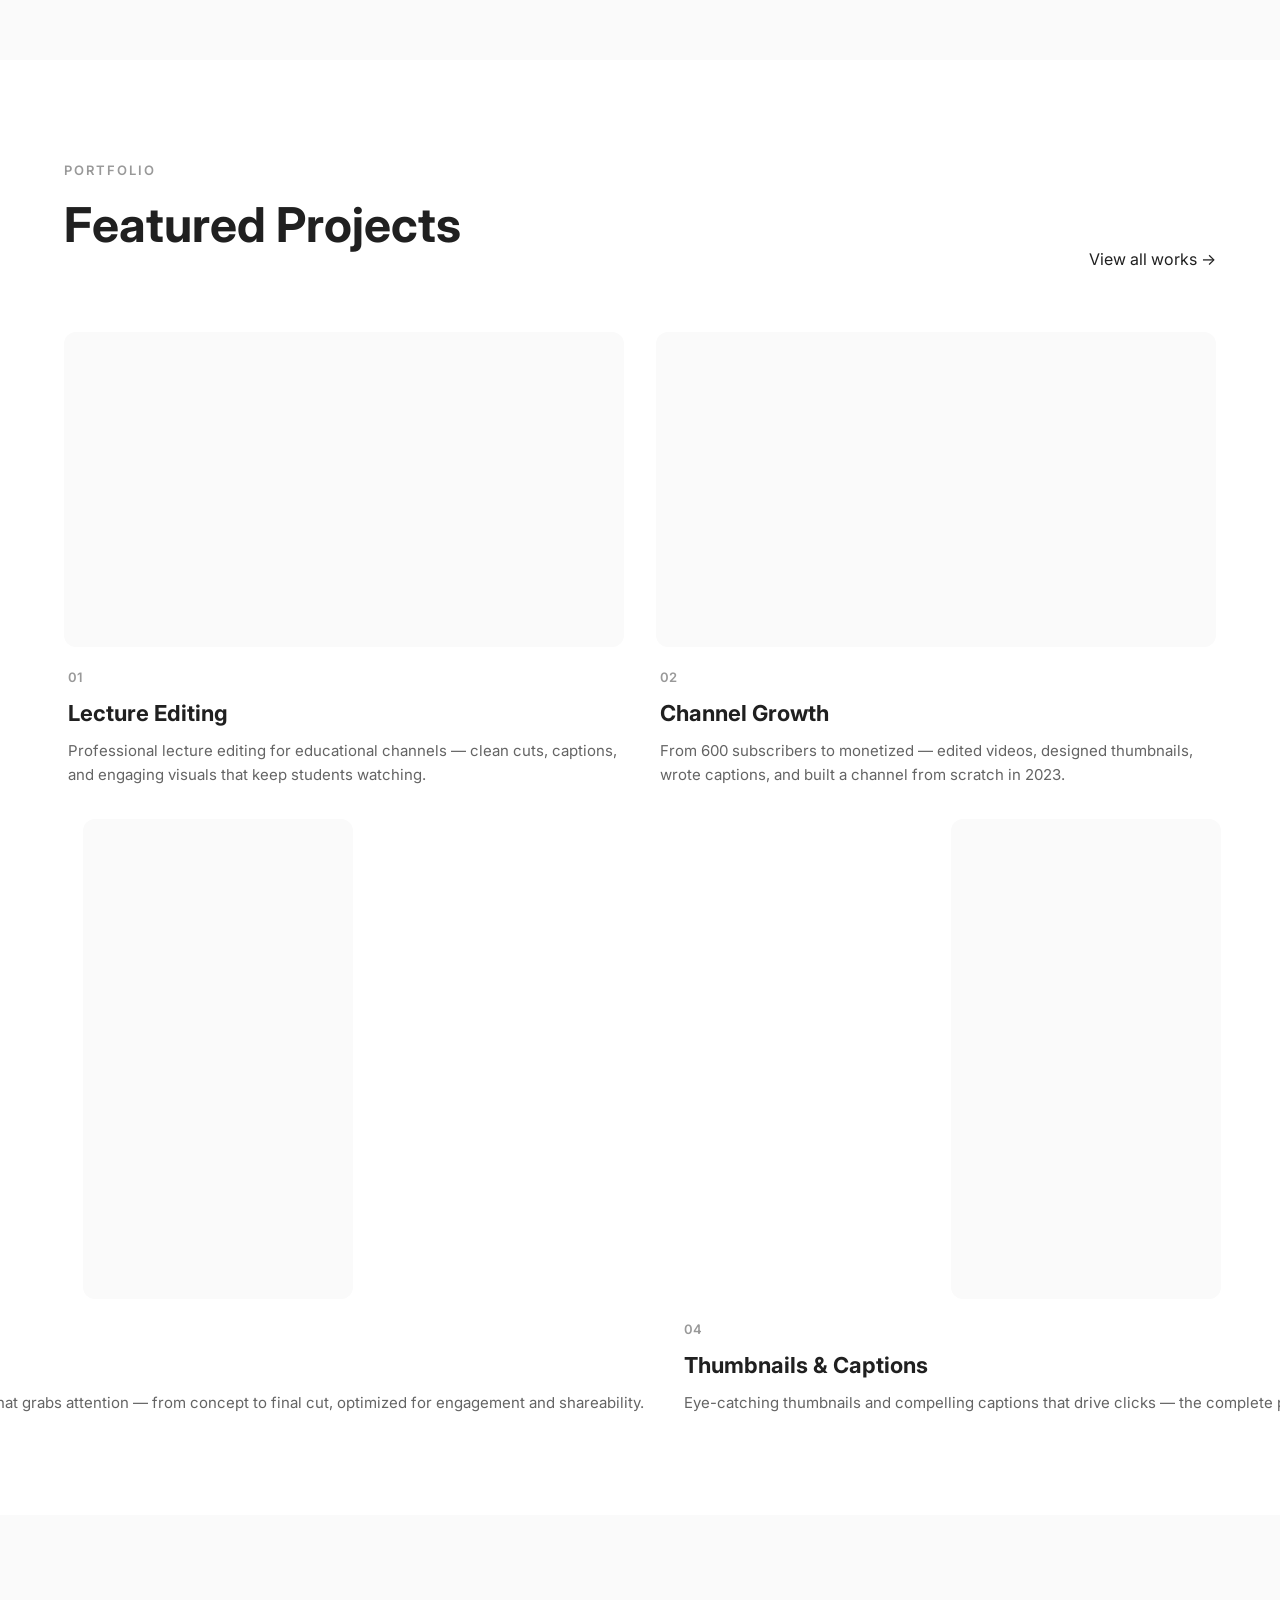
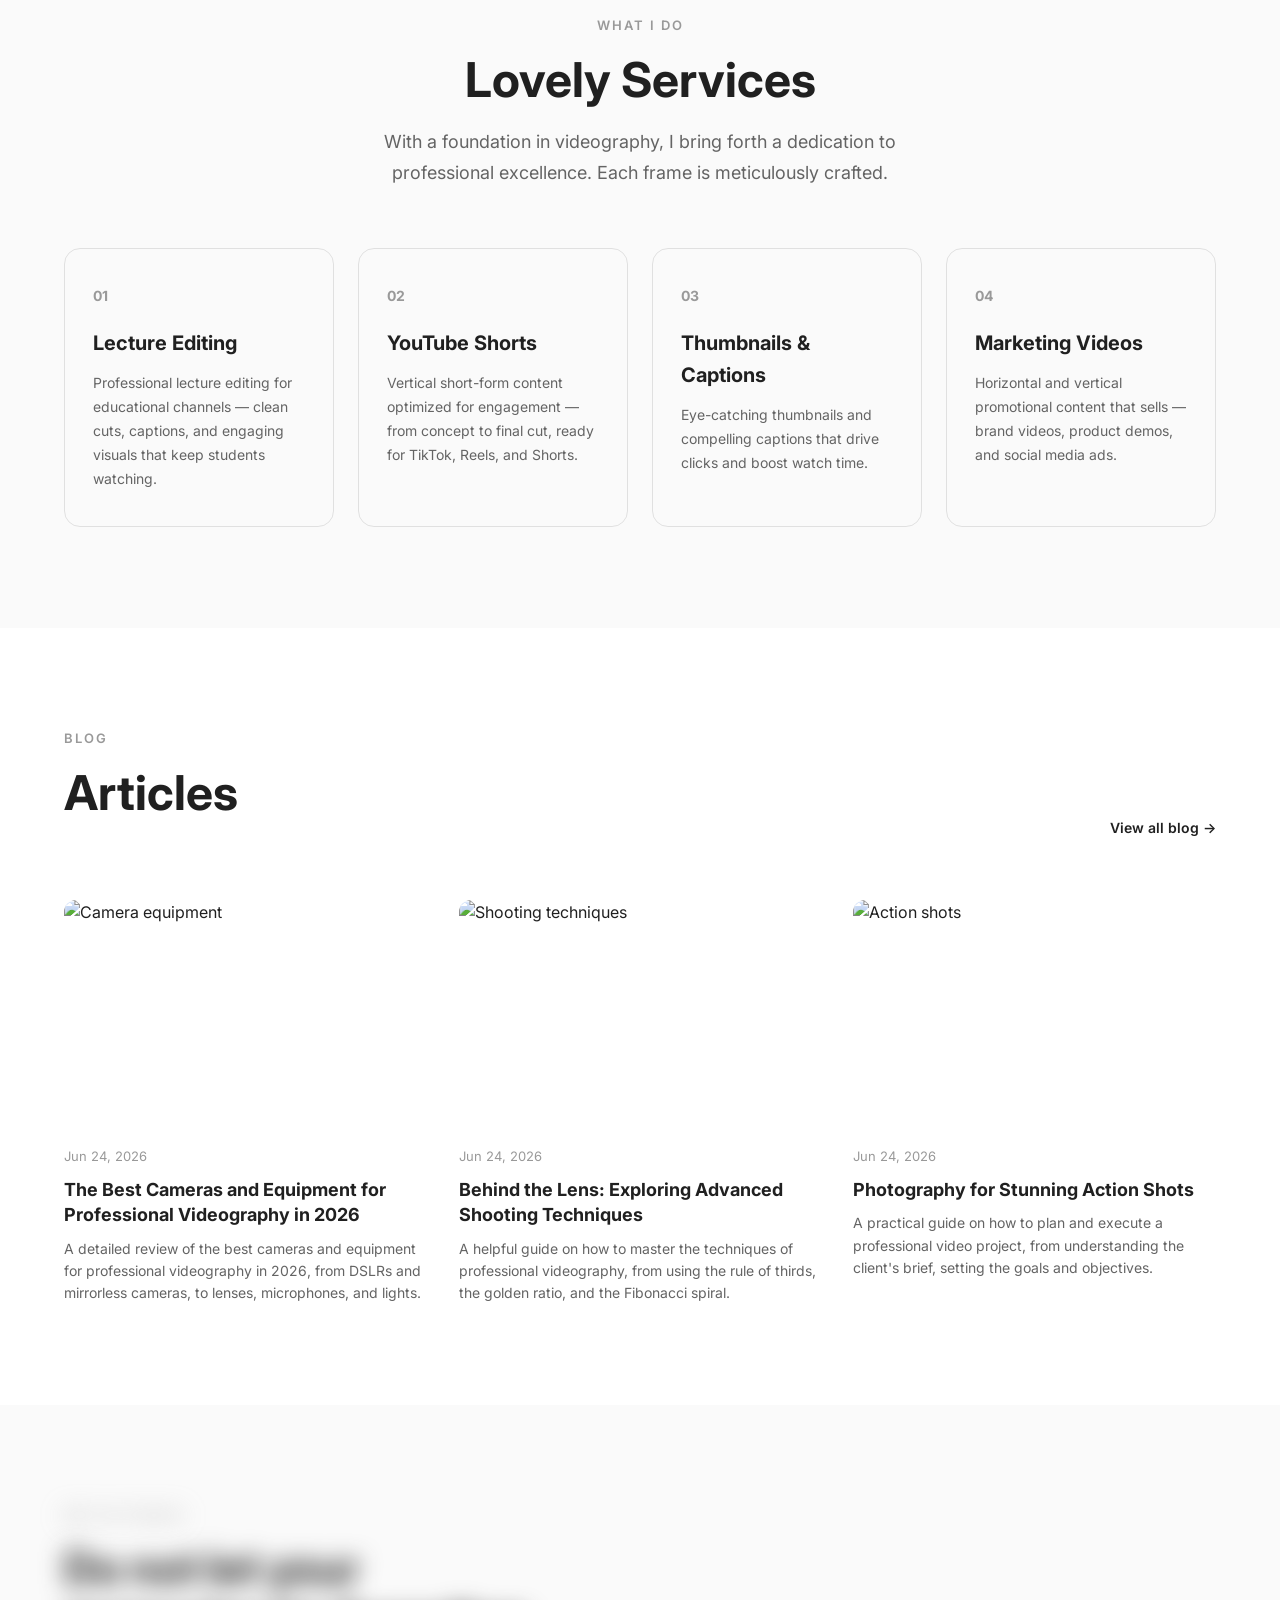
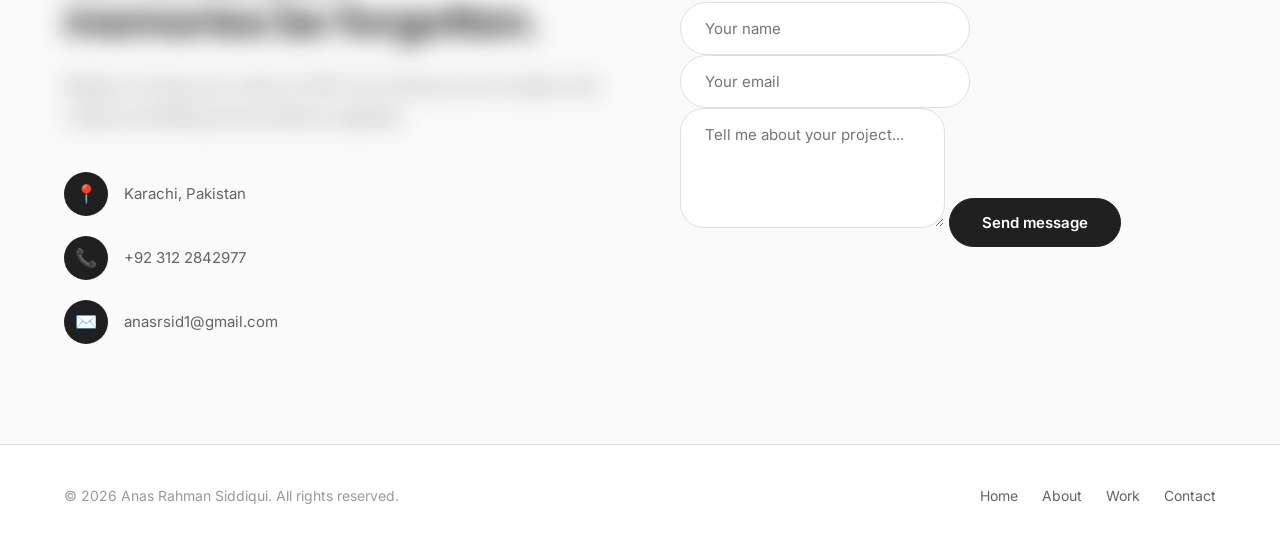
==== commit 48a82a01: "update: content overhaul based on Anas's background — lecture editing, channel growth, shorts, thumb" ====
--- a/index.html
+++ b/index.html
@@ -30,16 +30,25 @@
     </div>
   </nav>
 
+  <!-- Scroll Progress Bar -->
+  <div class="scroll-progress" id="scrollProgress"></div>
+
   <!-- Hero Section -->
-  <section class="hero" id="home">
+  <section class="hero parallax-section" id="home">
+    <!-- Parallax floating shapes -->
+    <div class="hero-parallax-shapes">
+      <div class="hero-shape hero-shape-1" data-speed="0.3"></div>
+      <div class="hero-shape hero-shape-2" data-speed="0.5"></div>
+      <div class="hero-shape hero-shape-3" data-speed="0.2"></div>
+    </div>
     <div class="hero-container">
-      <div class="hero-content reveal">
-        <p class="hero-label">Videographer · Video Editor</p>
-        <h1 class="hero-title">Beyond the Frame.<br>Crafting Stories,<br>One Shot at a Time.</h1>
-        <p class="hero-subtitle">I believe in the power of storytelling through the lens. Each project is an opportunity to weave emotions, capture nuances, and bring visions to life.</p>
-        <a href="#contact" class="btn-primary">Hire me</a>
-      </div>
-      <div class="hero-visual reveal">
+      <div class="hero-content">
+        <p class="hero-label reveal">Videographer · Video Editor</p>
+        <h1 class="hero-title text-reveal"><span>From 600 Subs<br>to Monetized.<br>Your Story, My Edit.</span></h1>
+        <p class="hero-subtitle reveal delay-2">I believe in the power of storytelling through the lens. Each project is an opportunity to weave emotions, capture nuances, and bring visions to life.</p>
+        <a href="#contact" class="btn-primary reveal delay-3">Hire me</a>
+      </div>
+      <div class="hero-visual reveal-right">
         <div class="hero-image-wrapper">
           <img src="https://images.unsplash.com/photo-1574717024653-61fd2cf4d44d?w=600&q=80" alt="Anas Rahman Siddiqui — Videographer">
         </div>
@@ -59,25 +68,25 @@
   <!-- About -->
   <section class="about section" id="about">
     <div class="about-container">
-      <div class="about-image reveal">
+      <div class="about-image-wrapper reveal-left">
         <img src="https://images.unsplash.com/photo-1507003211169-0a1dd7228f2d?w=500&q=80" alt="Anas Rahman Siddiqui">
       </div>
-      <div class="about-content reveal">
-        <p class="section-label">About</p>
-        <h2 class="section-title">Crafting Visual Poetry</h2>
-        <p class="section-desc">With a foundation in videography and video editing, I bring forth a dedication to professional excellence. Each frame is meticulously crafted, ensuring that the visual narrative aligns seamlessly with your vision. From concept to final cut, I approach every project with passion and precision.</p>
+      <div class="about-content reveal-right">
+        <p class="section-label reveal-blur">About</p>
+        <p class="section-title reveal-blur delay-1">From 600 Subs to Monetized</p>
+        <p class="section-desc reveal-blur delay-2">Started in 2023, built a YouTube channel from scratch — editing videos, designing thumbnails, writing captions, creating shorts, and handling everything behind the scenes. Joined when the channel had 600 subscribers, and within a year it was monetized and thriving. Now freelancing full-time, creating horizontal and vertical content for marketing and education.</p>
         <div class="about-stats">
           <div class="stat">
-            <div class="stat-number">50+</div>
-            <div class="stat-label">Projects Completed</div>
+            <div class="stat-number">3+</div>
+            <div class="stat-label">Years Experience</div>
           </div>
           <div class="stat">
-            <div class="stat-number">5+</div>
-            <div class="stat-label">Years Experience</div>
+            <div class="stat-number">1</div>
+            <div class="stat-label">Channel Built from Scratch</div>
           </div>
           <div class="stat">
-            <div class="stat-number">30+</div>
-            <div class="stat-label">Happy Clients</div>
+            <div class="stat-number">600→Monetized</div>
+            <div class="stat-label">Subscriber Growth</div>
           </div>
         </div>
       </div>
@@ -98,25 +107,25 @@
       <!-- Row 1: Two horizontal videos side by side -->
       <div class="work-row-horizontal">
 
-        <div class="work-card reveal" data-video="DW00xK0rSoQ">
+        <div class="work-card reveal-scale delay-1" data-video="DW00xK0rSoQ">
           <div class="video-container video-horizontal">
             <iframe src="https://www.youtube.com/embed/DW00xK0rSoQ?autoplay=0&rel=0" title="Workshop Coverage" frameborder="0" allow="accelerometer; autoplay; clipboard-write; encrypted-media; gyroscope; picture-in-picture" allowfullscreen></iframe>
           </div>
           <div class="work-meta">
             <p class="work-number">01</p>
-            <h3 class="work-title">Workshop Coverage</h3>
-            <p class="work-desc">Capturing the essence of creative workshops — hands-on moments and learning in action.</p>
-          </div>
-        </div>
-
-        <div class="work-card reveal" data-video="28gtFXc-Je8">
+            <h3 class="work-title">Lecture Editing</h3>
+            <p class="work-desc">Professional lecture editing for educational channels — clean cuts, captions, and engaging visuals that keep students watching.</p>
+          </div>
+        </div>
+
+        <div class="work-card reveal-scale delay-2" data-video="28gtFXc-Je8">
           <div class="video-container video-horizontal">
             <iframe src="https://www.youtube.com/embed/28gtFXc-Je8?autoplay=0&rel=0" title="The Video I Made for Myself" frameborder="0" allow="accelerometer; autoplay; clipboard-write; encrypted-media; gyroscope; picture-in-picture" allowfullscreen></iframe>
           </div>
           <div class="work-meta">
             <p class="work-number">02</p>
-            <h3 class="work-title">The Video I Made for Myself</h3>
-            <p class="work-desc">A personal project — my own story told through my lens and style.</p>
+            <h3 class="work-title">Channel Growth</h3>
+            <p class="work-desc">From 600 subscribers to monetized — edited videos, designed thumbnails, wrote captions, and built a channel from scratch in 2023.</p>
           </div>
         </div>
 
@@ -125,25 +134,25 @@
       <!-- Row 2: Two vertical shorts side by side -->
       <div class="work-row-vertical">
 
-        <div class="work-card reveal" data-video="zEVXGn4270s">
+        <div class="work-card reveal-scale delay-3" data-video="zEVXGn4270s">
           <div class="video-container video-vertical">
             <iframe src="https://www.youtube.com/embed/zEVXGn4270s?autoplay=0&rel=0" title="Reviews Reel" frameborder="0" allow="accelerometer; autoplay; clipboard-write; encrypted-media; gyroscope; picture-in-picture" allowfullscreen></iframe>
           </div>
           <div class="work-meta">
             <p class="work-number">03</p>
-            <h3 class="work-title">Reviews Reel</h3>
-            <p class="work-desc">Quick-hit reviews — honest takes on gear, tools, and techniques in 60 seconds.</p>
-          </div>
-        </div>
-
-        <div class="work-card reveal" data-video="Puwrz4b2Gc4">
+            <h3 class="work-title">Shorts & Reels</h3>
+            <p class="work-desc">Vertical short-form content that grabs attention — from concept to final cut, optimized for engagement and shareability.</p>
+          </div>
+        </div>
+
+        <div class="work-card reveal-scale delay-4" data-video="Puwrz4b2Gc4">
           <div class="video-container video-vertical">
             <iframe src="https://www.youtube.com/embed/Puwrz4b2Gc4?autoplay=0&rel=0" title="Minimal Editing" frameborder="0" allow="accelerometer; autoplay; clipboard-write; encrypted-media; gyroscope; picture-in-picture" allowfullscreen></iframe>
           </div>
           <div class="work-meta">
             <p class="work-number">04</p>
-            <h3 class="work-title">Minimal Editing</h3>
-            <p class="work-desc">Less is more — clean, minimal edits that let the visuals speak for themselves.</p>
+            <h3 class="work-title">Thumbnails & Captions</h3>
+            <p class="work-desc">Eye-catching thumbnails and compelling captions that drive clicks — the complete package for content creators.</p>
           </div>
         </div>
 
@@ -160,25 +169,25 @@
       <p class="section-desc">With a foundation in videography, I bring forth a dedication to professional excellence. Each frame is meticulously crafted.</p>
     </div>
     <div class="services-grid">
-      <div class="service-card reveal">
+      <div class="service-card reveal-rotate delay-1">
         <p class="service-number">01</p>
-        <h3 class="service-title">Business Video</h3>
-        <p class="service-desc">Business videos serve various purposes, from marketing and brand awareness to internal communication. They can include promotional videos, product demos, corporate profiles, and training materials.</p>
-      </div>
-      <div class="service-card reveal">
+        <h3 class="service-title">Lecture Editing</h3>
+        <p class="service-desc">Professional lecture editing for educational channels — clean cuts, captions, and engaging visuals that keep students watching.</p>
+      </div>
+      <div class="service-card reveal-rotate delay-1">
         <p class="service-number">02</p>
-        <h3 class="service-title">Music Video</h3>
-        <p class="service-desc">Music videos are visual representations of songs. They combine music, storytelling, and visuals to create an engaging experience for viewers.</p>
-      </div>
-      <div class="service-card reveal">
+        <h3 class="service-title">YouTube Shorts</h3>
+        <p class="service-desc">Vertical short-form content optimized for engagement — from concept to final cut, ready for TikTok, Reels, and Shorts.</p>
+      </div>
+      <div class="service-card reveal-rotate delay-1">
         <p class="service-number">03</p>
-        <h3 class="service-title">Documentaries</h3>
-        <p class="service-desc">Documentaries explore real-life events, people, or issues. They inform, educate, and entertain audiences with compelling visual narratives.</p>
-      </div>
-      <div class="service-card reveal">
+        <h3 class="service-title">Thumbnails & Captions</h3>
+        <p class="service-desc">Eye-catching thumbnails and compelling captions that drive clicks and boost watch time.</p>
+      </div>
+      <div class="service-card reveal-rotate delay-1">
         <p class="service-number">04</p>
-        <h3 class="service-title">Wedding Videography</h3>
-        <p class="service-desc">Wedding videography captures the special moments of a couple's big day. It preserves memories and emotions for a lifetime.</p>
+        <h3 class="service-title">Marketing Videos</h3>
+        <p class="service-desc">Horizontal and vertical promotional content that sells — brand videos, product demos, and social media ads.</p>
       </div>
     </div>
   </section>
@@ -193,7 +202,7 @@
       <a href="#" class="work-link">View all blog →</a>
     </div>
     <div class="blog-grid">
-      <article class="blog-card reveal">
+      <article class="blog-card reveal-scale delay-1">
         <div class="blog-image">
           <img src="https://images.unsplash.com/photo-1516035069371-29a1b244cc32?w=500&q=80" alt="Camera equipment">
         </div>
@@ -201,7 +210,7 @@
         <h3 class="blog-title">The Best Cameras and Equipment for Professional Videography in 2026</h3>
         <p class="blog-excerpt">A detailed review of the best cameras and equipment for professional videography in 2026, from DSLRs and mirrorless cameras, to lenses, microphones, and lights.</p>
       </article>
-      <article class="blog-card reveal">
+      <article class="blog-card reveal-scale delay-1">
         <div class="blog-image">
           <img src="https://images.unsplash.com/photo-1574717024653-61fd2cf4d44d?w=500&q=80" alt="Shooting techniques">
         </div>
@@ -209,7 +218,7 @@
         <h3 class="blog-title">Behind the Lens: Exploring Advanced Shooting Techniques</h3>
         <p class="blog-excerpt">A helpful guide on how to master the techniques of professional videography, from using the rule of thirds, the golden ratio, and the Fibonacci spiral.</p>
       </article>
-      <article class="blog-card reveal">
+      <article class="blog-card reveal-scale delay-2">
         <div class="blog-image">
           <img src="https://images.unsplash.com/photo-1536240478700-b869070f9279?w=500&q=80" alt="Action shots">
         </div>
@@ -223,10 +232,10 @@
   <!-- Contact -->
   <section class="contact section" id="contact">
     <div class="contact-container">
-      <div class="contact-info reveal">
-        <p class="section-label">Get in Touch</p>
-        <h2>Do not let your<br>memories be forgotten.</h2>
-        <p class="section-desc">Ready to bring your vision to life? Let's discuss your project and create something extraordinary together.</p>
+      <div class="contact-info reveal-left">
+        <p class="section-label reveal-blur">Get in Touch</p>
+        <h2 class="reveal-blur delay-1">Do not let your<br>memories be forgotten.</h2>
+        <p class="section-desc reveal-blur delay-2">Ready to bring your vision to life? Let's discuss your project and create something extraordinary together.</p>
         <div class="contact-details">
           <div class="contact-item">
             <div class="contact-icon">📍</div>
@@ -242,7 +251,7 @@
           </div>
         </div>
       </div>
-      <div class="contact-form reveal">
+      <div class="contact-form reveal-right">
         <form id="contactForm">
           <input type="text" class="form-input" placeholder="Your name" required>
           <input type="email" class="form-input" placeholder="Your email" required>
--- a/style.css
+++ b/style.css
@@ -286,6 +286,8 @@
   border-radius: 16px;
   overflow: hidden;
   aspect-ratio: 4/5;
+  position: relative;
+  transition: opacity 0.1s linear, transform 0.1s linear;
 }
 
 .hero-image-wrapper img {
@@ -988,15 +990,293 @@
 }
 
 /* ============================================
-   SCROLL REVEAL
-   ============================================ */
+   SCROLL ANIMATION SYSTEM
+   ============================================ */
+
+/* Base reveal — opacity only (bidirectional) */
 .reveal {
   opacity: 0;
-  transform: translateY(24px);
-  transition: all 0.6s ease;
+  transition: opacity 0.9s cubic-bezier(0.25, 0.46, 0.45, 0.94);
 }
 
 .reveal.visible {
   opacity: 1;
+}
+
+/* Fade from left — opacity only */
+.reveal-left {
+  opacity: 0;
+  transition: opacity 0.9s cubic-bezier(0.25, 0.46, 0.45, 0.94);
+}
+
+.reveal-left.visible {
+  opacity: 1;
+}
+
+/* Fade from right — opacity only */
+.reveal-right {
+  opacity: 0;
+  transition: opacity 0.9s cubic-bezier(0.25, 0.46, 0.45, 0.94);
+}
+
+.reveal-right.visible {
+  opacity: 1;
+}
+
+/* Scale up — for work cards */
+.reveal-scale {
+  opacity: 0;
+  transform: scale(0.85) translateY(30px);
+  transition: opacity 0.8s cubic-bezier(0.25, 0.46, 0.45, 0.94),
+              transform 0.8s cubic-bezier(0.25, 0.46, 0.45, 0.94);
+}
+
+.reveal-scale.visible {
+  opacity: 1;
+  transform: scale(1) translateY(0);
+}
+
+/* Blur reveal — for text sections */
+.reveal-blur {
+  opacity: 0;
+  filter: blur(12px);
+  transform: translateY(20px);
+  transition: opacity 1s cubic-bezier(0.25, 0.46, 0.45, 0.94),
+              filter 1s cubic-bezier(0.25, 0.46, 0.45, 0.94),
+              transform 1s cubic-bezier(0.25, 0.46, 0.45, 0.94);
+}
+
+.reveal-blur.visible {
+  opacity: 1;
+  filter: blur(0);
   transform: translateY(0);
 }
+
+/* Rotate reveal — for service cards */
+.reveal-rotate {
+  opacity: 0;
+  transform: perspective(800px) rotateX(10deg) translateY(40px);
+  transition: opacity 0.8s cubic-bezier(0.25, 0.46, 0.45, 0.94),
+              transform 0.8s cubic-bezier(0.25, 0.46, 0.45, 0.94);
+}
+
+.reveal-rotate.visible {
+  opacity: 1;
+  transform: perspective(800px) rotateX(0) translateY(0);
+}
+
+/* Stagger delay utility */
+.delay-1 { transition-delay: 0.1s; }
+.delay-2 { transition-delay: 0.2s; }
+.delay-3 { transition-delay: 0.3s; }
+.delay-4 { transition-delay: 0.4s; }
+.delay-5 { transition-delay: 0.5s; }
+.delay-6 { transition-delay: 0.6s; }
+
+/* ============================================
+   PARALLAX
+   ============================================ */
+.parallax-section {
+  position: relative;
+  overflow: hidden;
+}
+
+.parallax-bg {
+  position: absolute;
+  inset: 0;
+  will-change: transform;
+  transition: transform 0.1s linear;
+}
+
+/* Hero parallax floating shapes */
+.hero-parallax-shapes {
+  position: absolute;
+  inset: 0;
+  pointer-events: none;
+  overflow: hidden;
+}
+
+.hero-shape {
+  position: absolute;
+  border-radius: 50%;
+  opacity: 0.03;
+  background: var(--color-primary);
+  will-change: transform;
+}
+
+.hero-shape-1 {
+  width: 500px;
+  height: 500px;
+  top: -150px;
+  right: -150px;
+}
+
+.hero-shape-2 {
+  width: 350px;
+  height: 350px;
+  bottom: -80px;
+  left: -100px;
+}
+
+.hero-shape-3 {
+  width: 250px;
+  height: 250px;
+  top: 30%;
+  right: 15%;
+}
+
+.hero-shape-4 {
+  width: 180px;
+  height: 180px;
+  bottom: 20%;
+  left: 30%;
+}
+
+/* ============================================
+   SMOOTH SECTION TRANSITIONS
+   ============================================ */
+.section {
+  position: relative;
+}
+
+/* About section subtle parallax image */
+.about-image-wrapper {
+  overflow: hidden;
+  border-radius: 16px;
+}
+
+.about-image-wrapper img {
+  transition: transform 0.15s linear;
+}
+
+/* Work card hover lift */
+.work-card {
+  transition: transform 0.35s cubic-bezier(0.25, 0.46, 0.45, 0.94),
+              box-shadow 0.35s cubic-bezier(0.25, 0.46, 0.45, 0.94);
+}
+
+.work-card:hover {
+  transform: translateY(-10px);
+  box-shadow: 0 20px 50px rgba(0, 0, 0, 0.1);
+}
+
+/* Service card hover */
+.service-card {
+  transition: all 0.35s cubic-bezier(0.25, 0.46, 0.45, 0.94);
+}
+
+.service-card:hover {
+  transform: translateY(-6px);
+  box-shadow: 0 12px 36px rgba(0, 0, 0, 0.08);
+  border-color: var(--color-primary);
+}
+
+/* Navbar hide/show on scroll */
+.navbar {
+  transition: transform 0.4s cubic-bezier(0.25, 0.46, 0.45, 0.94),
+              background 0.3s ease,
+              border-color 0.3s ease,
+              box-shadow 0.3s ease;
+}
+
+.navbar.hidden {
+  transform: translateY(-100%);
+}
+
+/* Scroll progress bar */
+.scroll-progress {
+  position: fixed;
+  top: 0;
+  left: 0;
+  height: 2px;
+  background: linear-gradient(90deg, var(--color-primary), #555);
+  z-index: 10001;
+  transition: width 0.1s linear;
+  width: 0%;
+}
+
+/* Magnetic hover effect on CTA buttons */
+.btn-primary,
+.btn-outline {
+  transition: all 0.3s cubic-bezier(0.25, 0.46, 0.45, 0.94);
+}
+
+.btn-primary:hover {
+  transform: translateY(-3px);
+  box-shadow: 0 10px 30px rgba(32, 32, 32, 0.2);
+}
+
+.btn-outline:hover {
+  transform: translateY(-3px);
+}
+
+/* Contact form input focus animation */
+.form-input {
+  transition: border-color 0.3s ease, box-shadow 0.3s ease, transform 0.3s ease;
+}
+
+.form-input:focus {
+  border-color: var(--color-primary);
+  box-shadow: 0 0 0 4px rgba(32, 32, 32, 0.06);
+  transform: translateY(-2px);
+}
+
+/* Footer link animation */
+.footer-links a {
+  position: relative;
+  display: inline-block;
+  transition: transform 0.3s ease;
+}
+
+.footer-links a:hover {
+  transform: translateX(4px);
+}
+
+.footer-links a::after {
+  content: '';
+  position: absolute;
+  bottom: -2px;
+  left: 0;
+  width: 0;
+  height: 1px;
+  background: var(--color-primary);
+  transition: width 0.3s ease;
+}
+
+.footer-links a:hover::after {
+  width: 100%;
+}
+
+/* Section divider animation */
+.section-divider {
+  width: 0;
+  height: 1px;
+  background: var(--color-border);
+  margin: 0 auto;
+  transition: width 1.2s cubic-bezier(0.25, 0.46, 0.45, 0.94);
+}
+
+.section-divider.visible {
+  width: 80px;
+}
+
+/* Blog card hover */
+.blog-card {
+  transition: transform 0.35s cubic-bezier(0.25, 0.46, 0.45, 0.94),
+              box-shadow 0.35s cubic-bezier(0.25, 0.46, 0.45, 0.94);
+}
+
+.blog-card:hover {
+  transform: translateY(-6px);
+  box-shadow: 0 16px 40px rgba(0, 0, 0, 0.08);
+}
+
+/* Stat counter animation */
+.stat-number {
+  display: inline-block;
+  transition: transform 0.5s cubic-bezier(0.25, 0.46, 0.45, 0.94);
+}
+
+.stat:hover .stat-number {
+  transform: scale(1.05);
+}
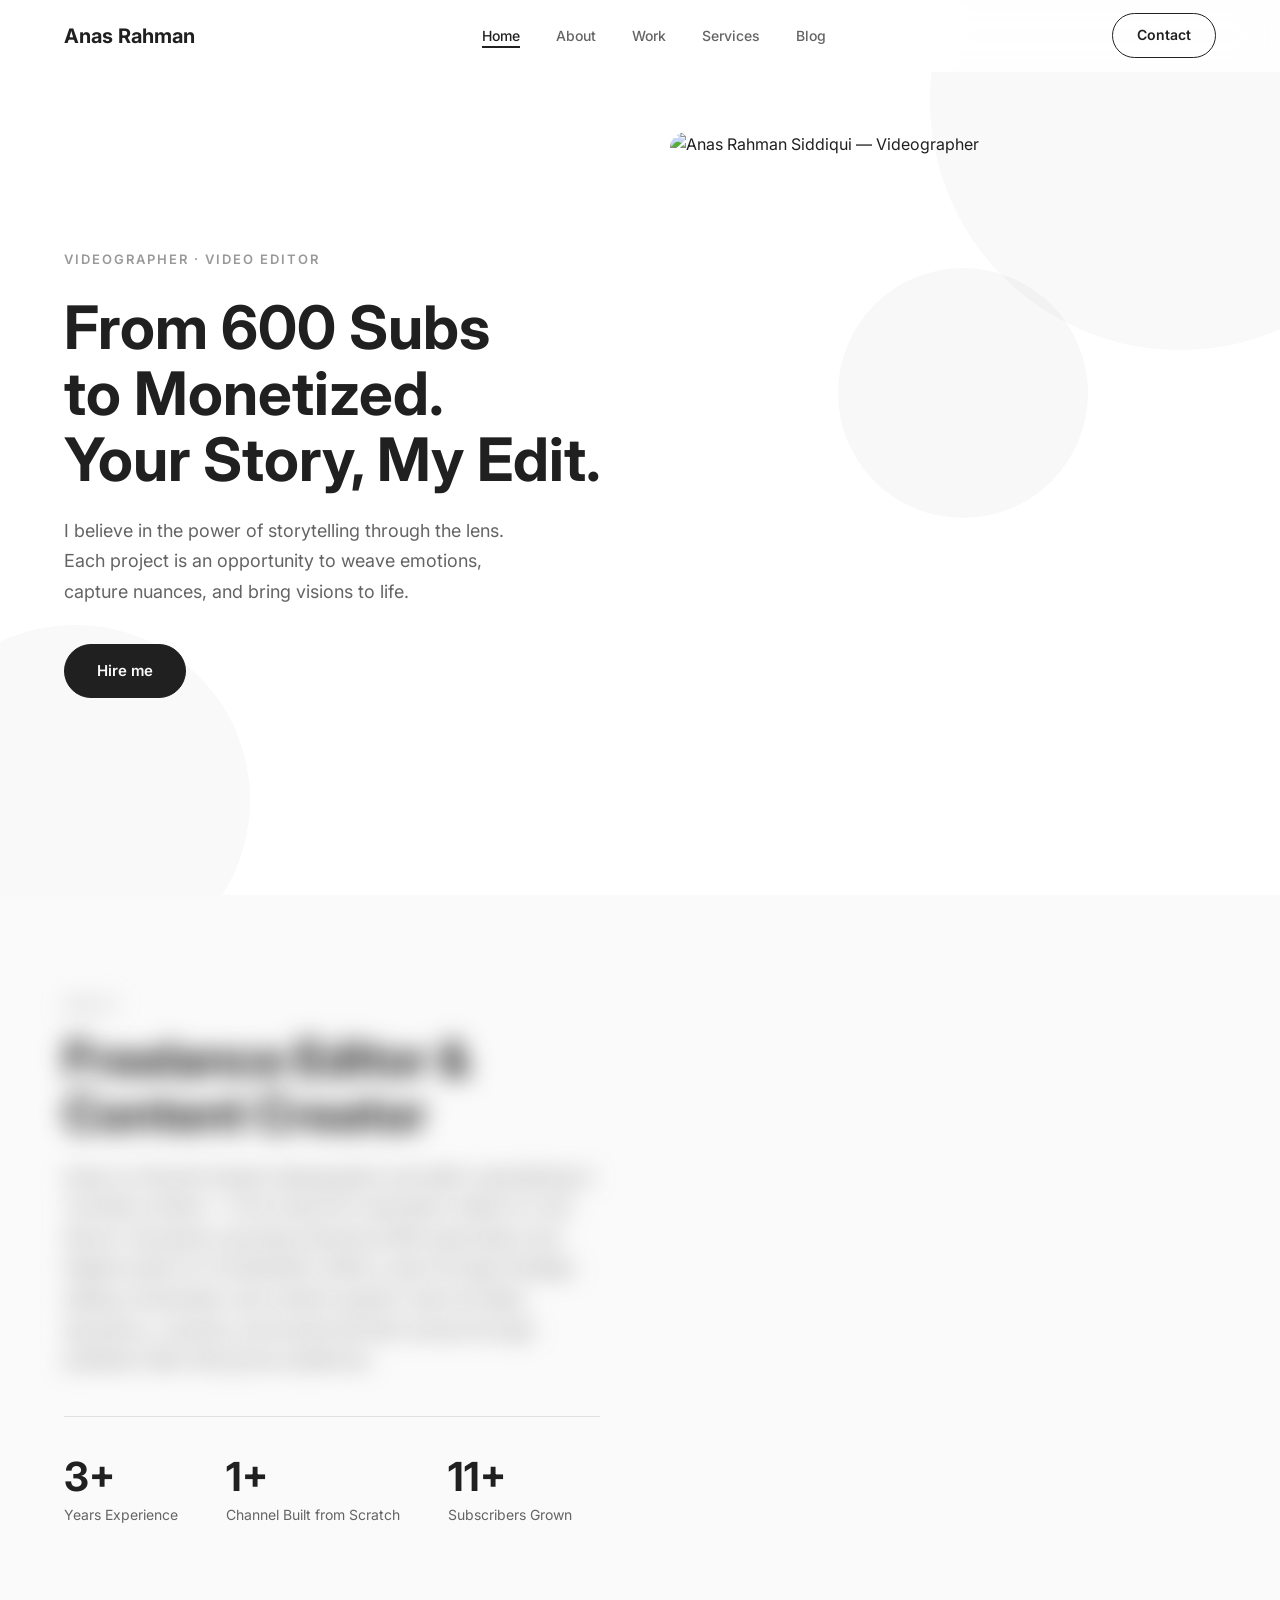
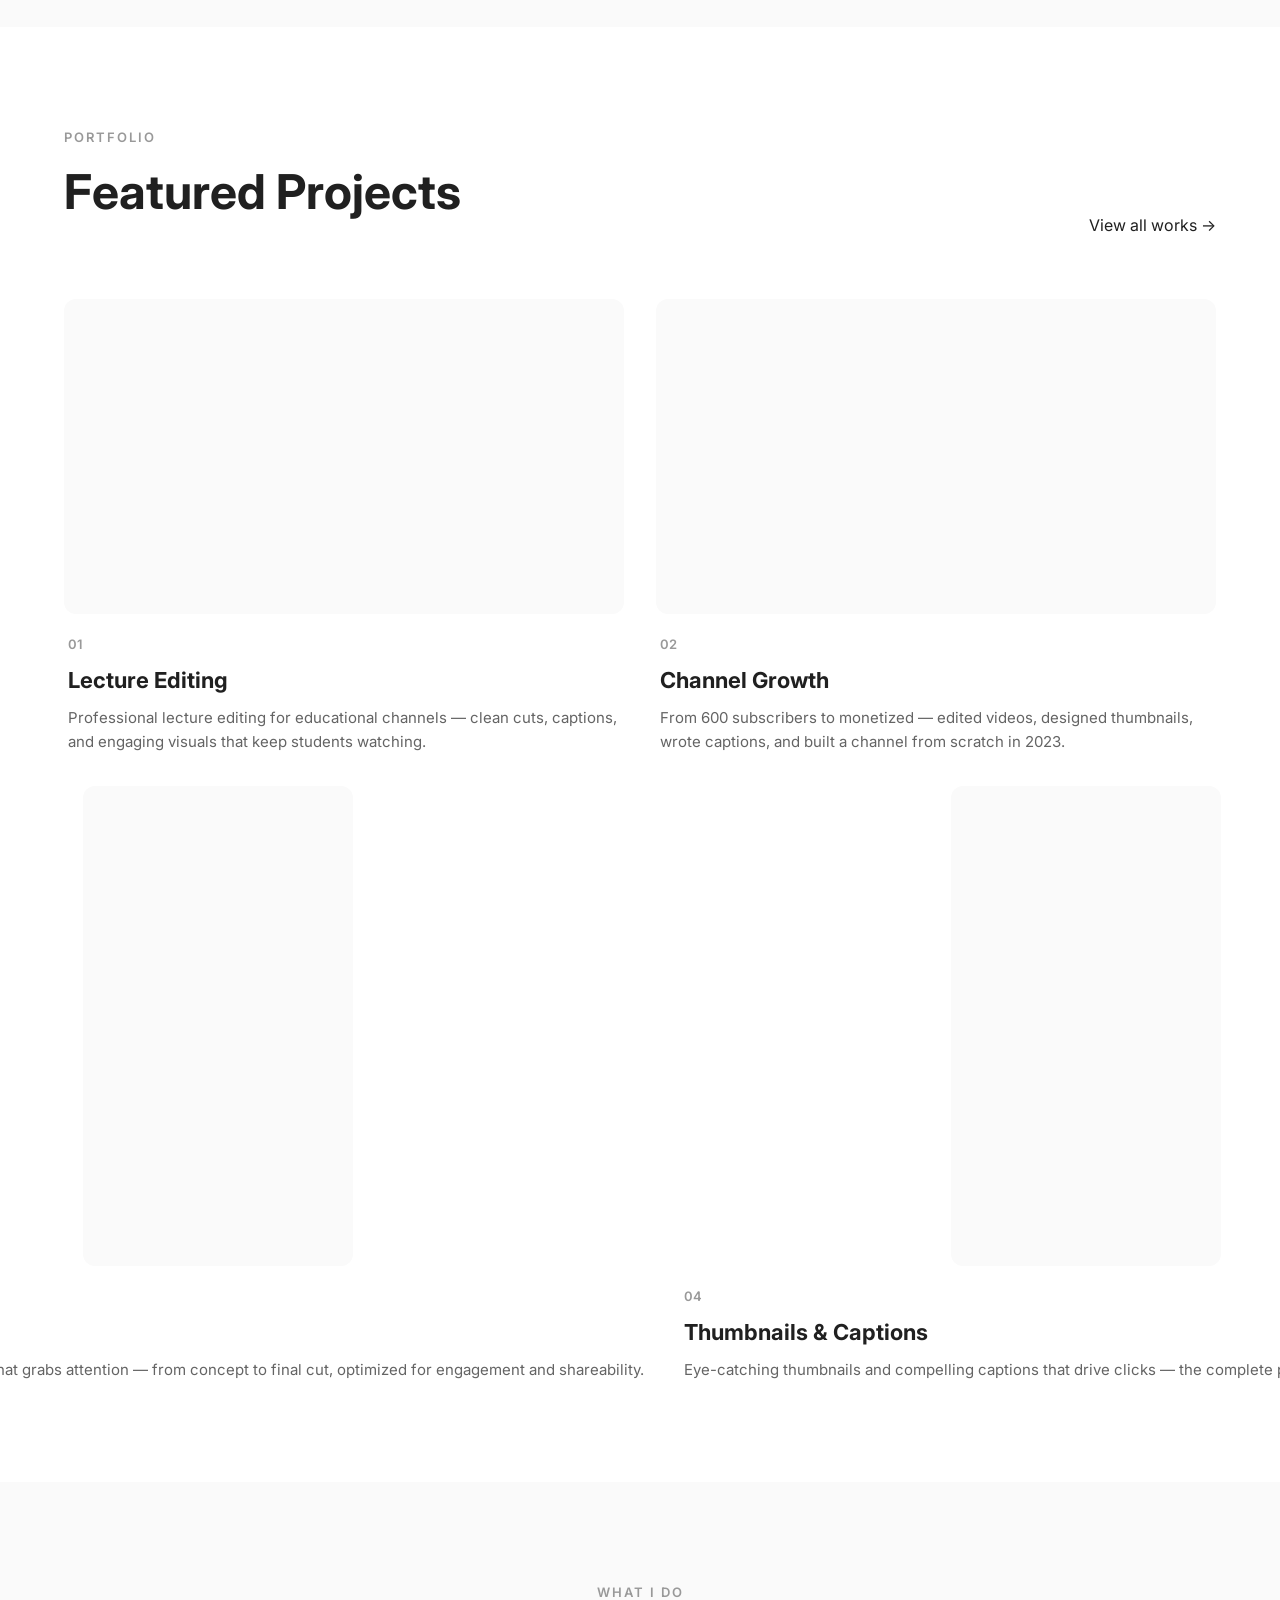
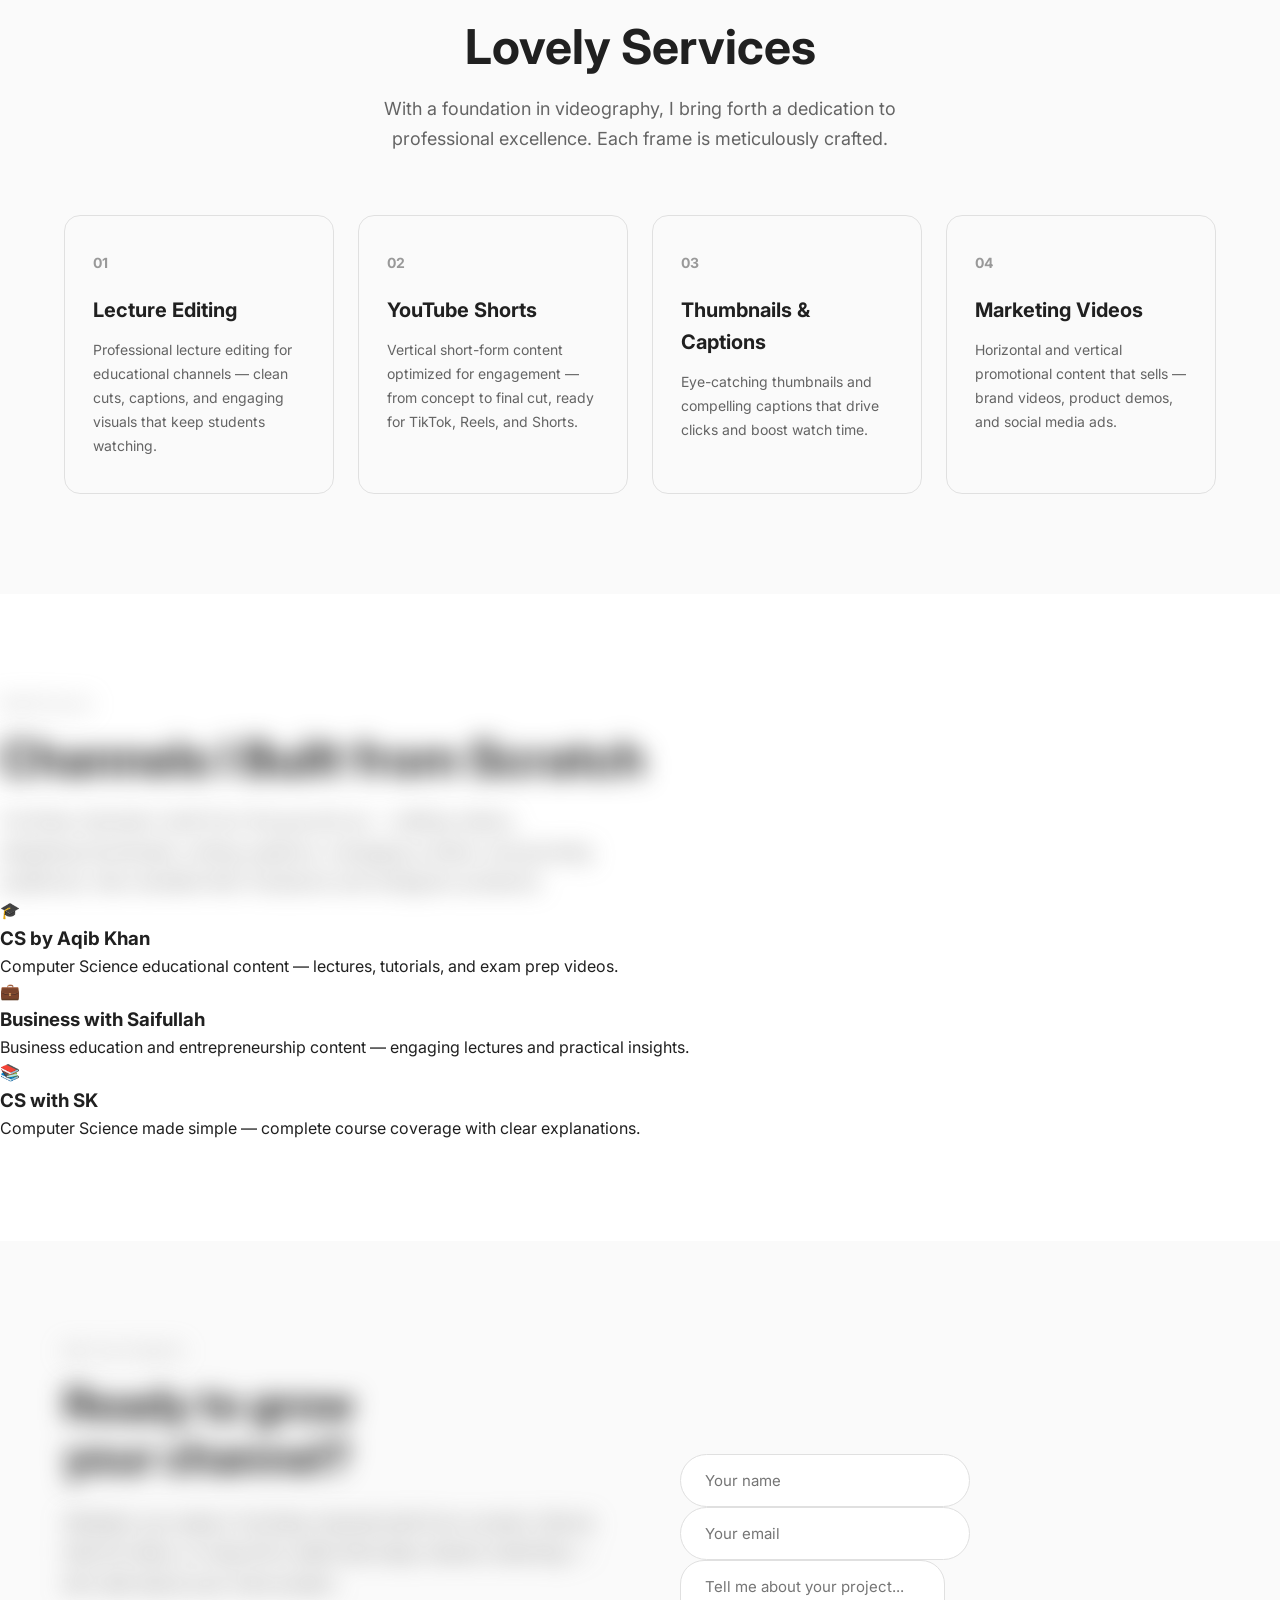
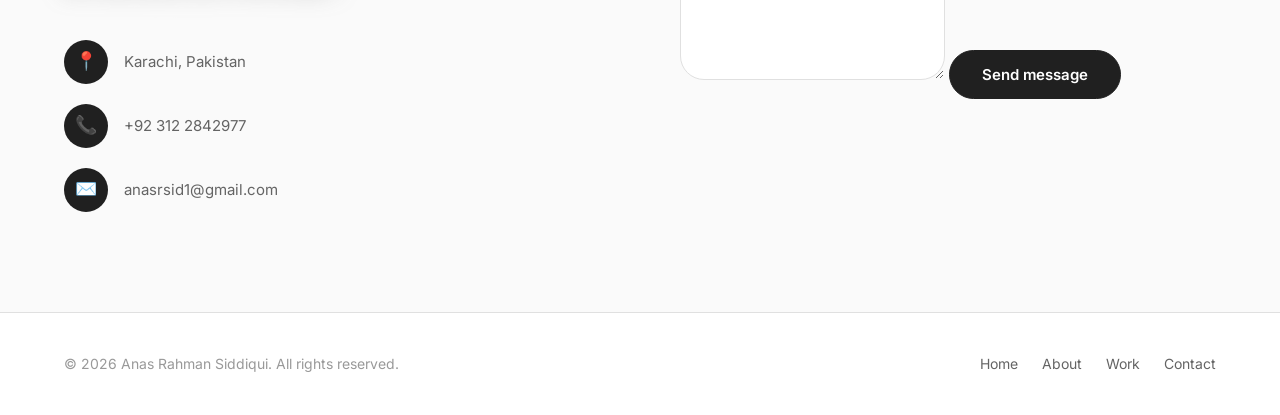
==== commit e6c5224b: "update: subscriber stat to 11k+" ====
--- a/index.html
+++ b/index.html
@@ -34,7 +34,7 @@
   <div class="scroll-progress" id="scrollProgress"></div>
 
   <!-- Hero Section -->
-  <section class="hero parallax-section" id="home">
+  <section class="hero section" id="home">
     <!-- Parallax floating shapes -->
     <div class="hero-parallax-shapes">
       <div class="hero-shape hero-shape-1" data-speed="0.3"></div>
@@ -48,18 +48,9 @@
         <p class="hero-subtitle reveal delay-2">I believe in the power of storytelling through the lens. Each project is an opportunity to weave emotions, capture nuances, and bring visions to life.</p>
         <a href="#contact" class="btn-primary reveal delay-3">Hire me</a>
       </div>
-      <div class="hero-visual reveal-right">
+      <div class="hero-visual">
         <div class="hero-image-wrapper">
-          <img src="https://images.unsplash.com/photo-1574717024653-61fd2cf4d44d?w=600&q=80" alt="Anas Rahman Siddiqui — Videographer">
-        </div>
-        <div class="social-proof">
-          <div class="avatars">
-            <img src="https://randomuser.me/api/portraits/men/32.jpg" alt="">
-            <img src="https://randomuser.me/api/portraits/women/44.jpg" alt="">
-            <img src="https://randomuser.me/api/portraits/men/67.jpg" alt="">
-            <img src="https://randomuser.me/api/portraits/women/22.jpg" alt="">
-          </div>
-          <p class="proof-text">50+ clients around the world</p>
+          <img src="images/hero.jpg" alt="Anas Rahman Siddiqui — Videographer">
         </div>
       </div>
     </div>
@@ -68,13 +59,10 @@
   <!-- About -->
   <section class="about section" id="about">
     <div class="about-container">
-      <div class="about-image-wrapper reveal-left">
-        <img src="https://images.unsplash.com/photo-1507003211169-0a1dd7228f2d?w=500&q=80" alt="Anas Rahman Siddiqui">
-      </div>
-      <div class="about-content reveal-right">
+      <div class="about-content reveal-right full-width">
         <p class="section-label reveal-blur">About</p>
-        <p class="section-title reveal-blur delay-1">From 600 Subs to Monetized</p>
-        <p class="section-desc reveal-blur delay-2">Started in 2023, built a YouTube channel from scratch — editing videos, designing thumbnails, writing captions, creating shorts, and handling everything behind the scenes. Joined when the channel had 600 subscribers, and within a year it was monetized and thriving. Now freelancing full-time, creating horizontal and vertical content for marketing and education.</p>
+        <p class="section-title reveal-blur delay-1">Freelance Editor &amp; Content Creator</p>
+        <p class="section-desc reveal-blur delay-2">Anas is a Karachi-based videographer and editor specializing in YouTube content — from long-form education videos to viral Shorts. He joined a growing channel at 600 subscribers and helped scale it to monetization within a year through strategic editing, thumbnails, and content systems. Now he helps educators, coaches, and brands tell their stories through polished video that grows audiences.</p>
         <div class="about-stats">
           <div class="stat">
             <div class="stat-number">3+</div>
@@ -85,8 +73,8 @@
             <div class="stat-label">Channel Built from Scratch</div>
           </div>
           <div class="stat">
-            <div class="stat-number">600→Monetized</div>
-            <div class="stat-label">Subscriber Growth</div>
+            <div class="stat-number">11k+</div>
+            <div class="stat-label">Subscribers Grown</div>
           </div>
         </div>
       </div>
@@ -192,40 +180,29 @@
     </div>
   </section>
 
-  <!-- Blog -->
-  <section class="blog section" id="blog">
-    <div class="blog-header">
-      <div>
-        <p class="section-label">Blog</p>
-        <h2 class="section-title">Articles</h2>
-      </div>
-      <a href="#" class="work-link">View all blog →</a>
-    </div>
-    <div class="blog-grid">
-      <article class="blog-card reveal-scale delay-1">
-        <div class="blog-image">
-          <img src="https://images.unsplash.com/photo-1516035069371-29a1b244cc32?w=500&q=80" alt="Camera equipment">
-        </div>
-        <p class="blog-date">Jun 24, 2026</p>
-        <h3 class="blog-title">The Best Cameras and Equipment for Professional Videography in 2026</h3>
-        <p class="blog-excerpt">A detailed review of the best cameras and equipment for professional videography in 2026, from DSLRs and mirrorless cameras, to lenses, microphones, and lights.</p>
-      </article>
-      <article class="blog-card reveal-scale delay-1">
-        <div class="blog-image">
-          <img src="https://images.unsplash.com/photo-1574717024653-61fd2cf4d44d?w=500&q=80" alt="Shooting techniques">
-        </div>
-        <p class="blog-date">Jun 24, 2026</p>
-        <h3 class="blog-title">Behind the Lens: Exploring Advanced Shooting Techniques</h3>
-        <p class="blog-excerpt">A helpful guide on how to master the techniques of professional videography, from using the rule of thirds, the golden ratio, and the Fibonacci spiral.</p>
-      </article>
-      <article class="blog-card reveal-scale delay-2">
-        <div class="blog-image">
-          <img src="https://images.unsplash.com/photo-1536240478700-b869070f9279?w=500&q=80" alt="Action shots">
-        </div>
-        <p class="blog-date">Jun 24, 2026</p>
-        <h3 class="blog-title">Photography for Stunning Action Shots</h3>
-        <p class="blog-excerpt">A practical guide on how to plan and execute a professional video project, from understanding the client's brief, setting the goals and objectives.</p>
-      </article>
+  <!-- Channels I Built -->
+  <section class="channels section" id="blog">
+    <div class="channels-header reveal">
+      <p class="section-label reveal-blur">Portfolio</p>
+      <h2 class="section-title reveal-blur delay-1">Channels I Built from Scratch</h2>
+      <p class="section-desc reveal-blur delay-2">YouTube channels I built from the ground up — editing videos, designing thumbnails, writing captions, managing content, and growing audiences. Also handled their Facebook and Instagram presence.</p>
+    </div>
+    <div class="channels-grid">
+      <a href="https://youtube.com/@csbyaqibkhan?si=WAaI241SByhhkSa1" target="_blank" rel="noopener" class="channel-card reveal-scale delay-1">
+        <div class="channel-icon">🎓</div>
+        <h3 class="channel-title">CS by Aqib Khan</h3>
+        <p class="channel-desc">Computer Science educational content — lectures, tutorials, and exam prep videos.</p>
+      </a>
+      <a href="https://youtube.com/@businesswithsaifullah?si=uTEK7EhNL1iT4o4b" target="_blank" rel="noopener" class="channel-card reveal-scale delay-2">
+        <div class="channel-icon">💼</div>
+        <h3 class="channel-title">Business with Saifullah</h3>
+        <p class="channel-desc">Business education and entrepreneurship content — engaging lectures and practical insights.</p>
+      </a>
+      <a href="https://youtube.com/@cswithsk?si=rqdjv2xApn353YqK" target="_blank" rel="noopener" class="channel-card reveal-scale delay-3">
+        <div class="channel-icon">📚</div>
+        <h3 class="channel-title">CS with SK</h3>
+        <p class="channel-desc">Computer Science made simple — complete course coverage with clear explanations.</p>
+      </a>
     </div>
   </section>
 
@@ -234,8 +211,8 @@
     <div class="contact-container">
       <div class="contact-info reveal-left">
         <p class="section-label reveal-blur">Get in Touch</p>
-        <h2 class="reveal-blur delay-1">Do not let your<br>memories be forgotten.</h2>
-        <p class="section-desc reveal-blur delay-2">Ready to bring your vision to life? Let's discuss your project and create something extraordinary together.</p>
+        <h2 class="reveal-blur delay-1">Ready to grow<br>your channel?</h2>
+        <p class="section-desc reveal-blur delay-2">Whether you need a YouTube channel built from scratch, Shorts that hit views, or long-form edits that keep viewers watching — let's talk about your next project.</p>
         <div class="contact-details">
           <div class="contact-item">
             <div class="contact-icon">📍</div>
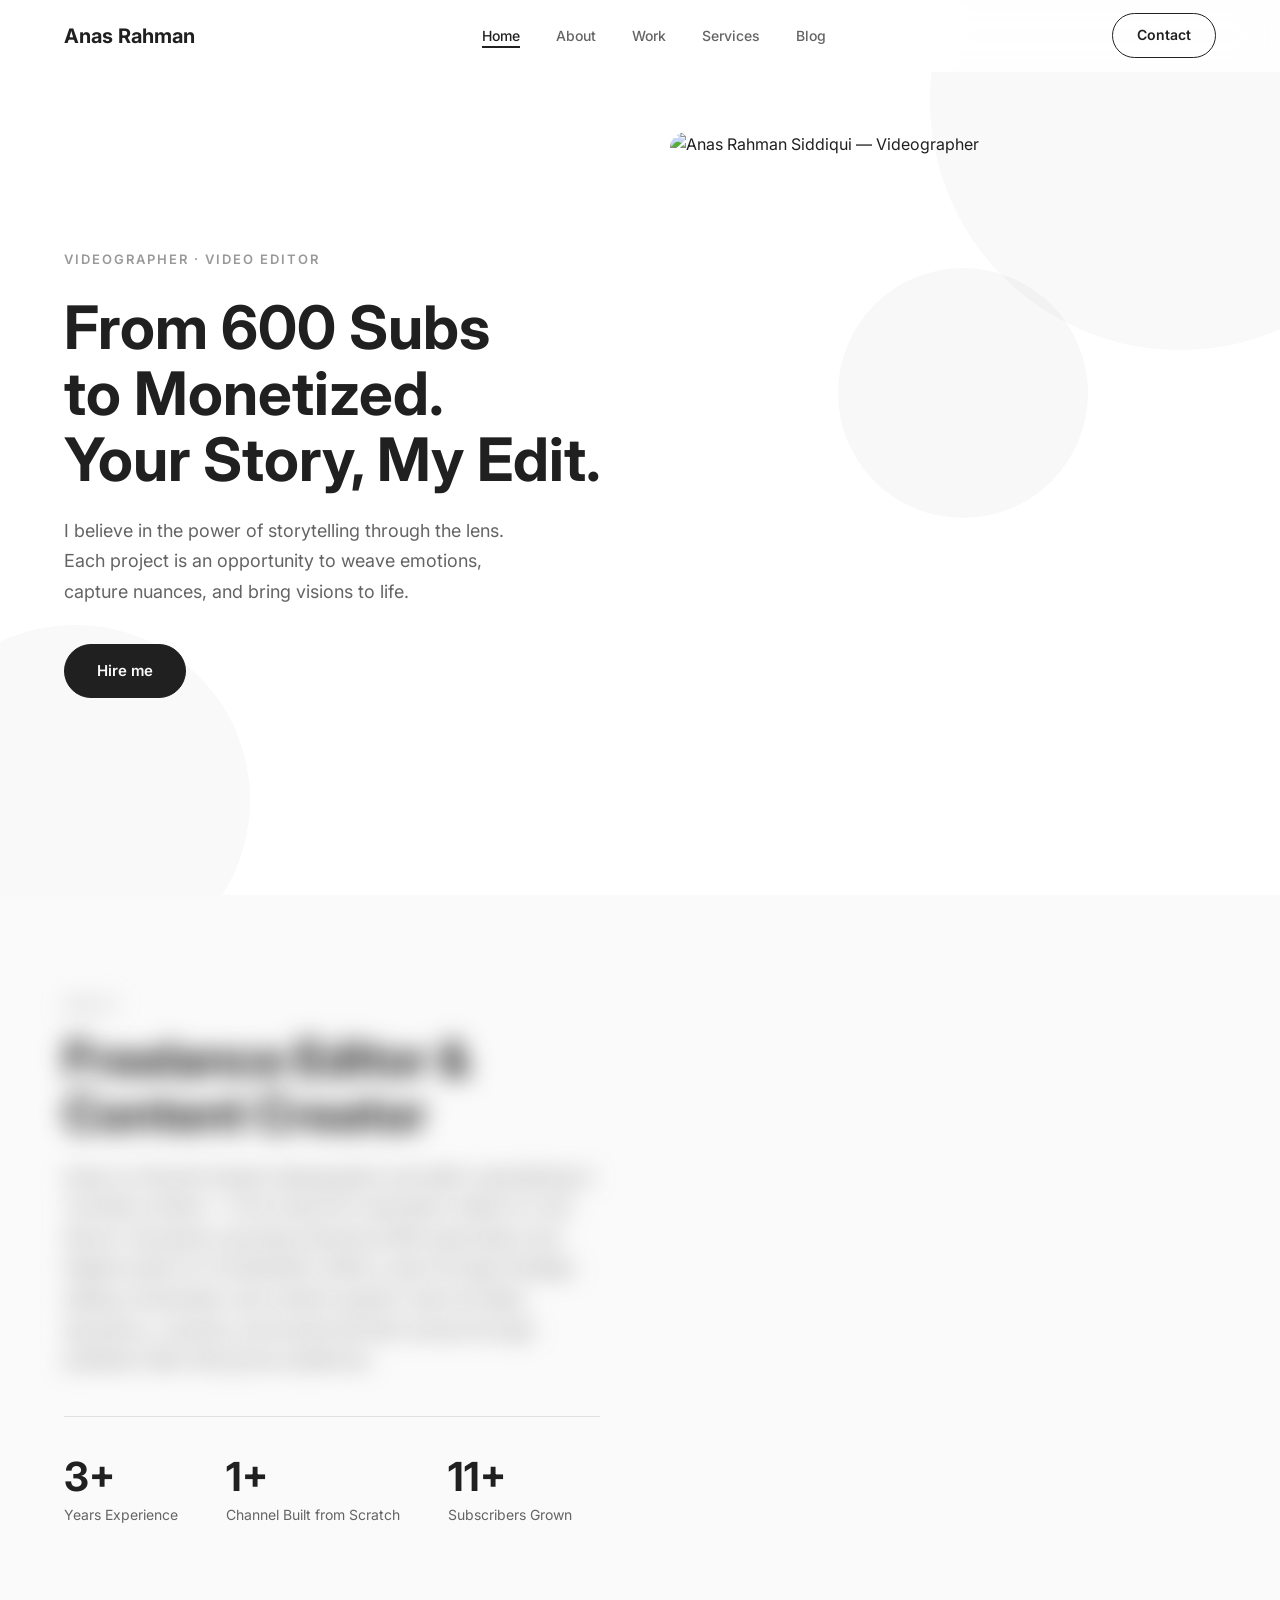
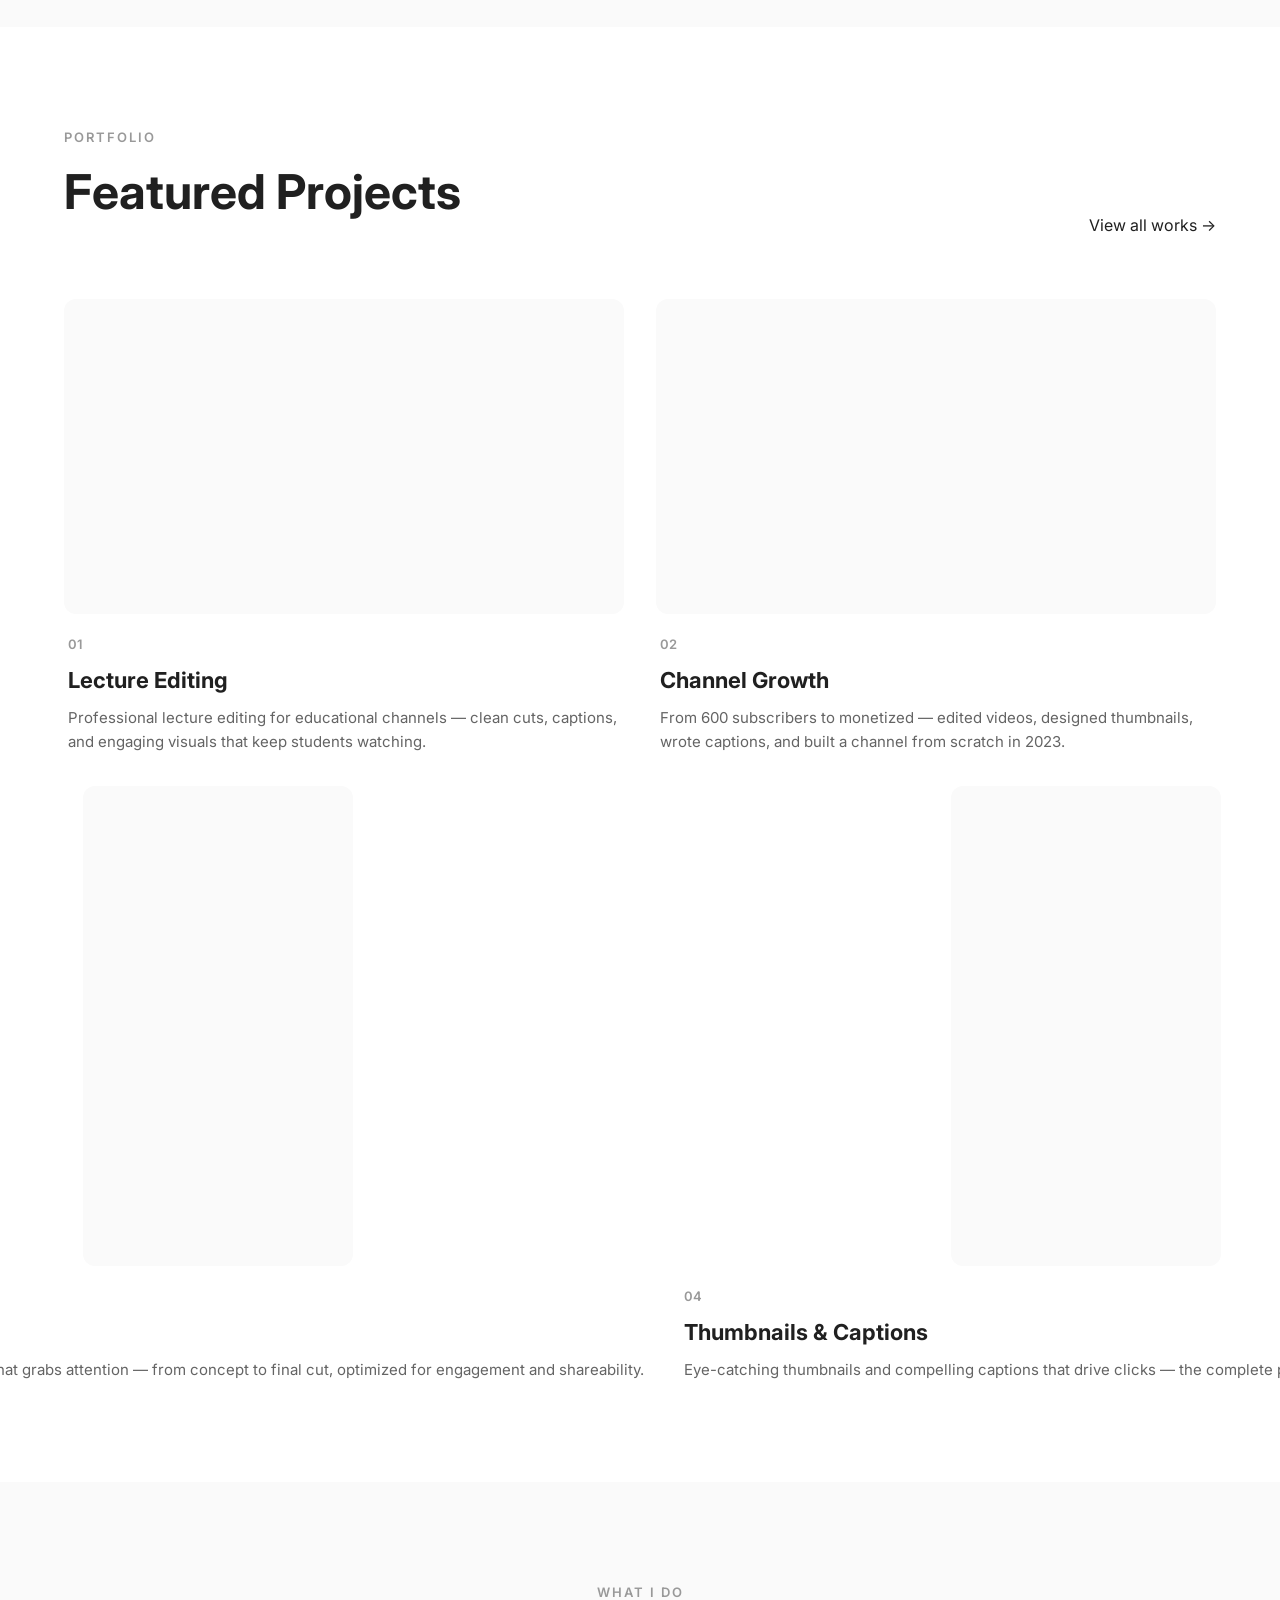
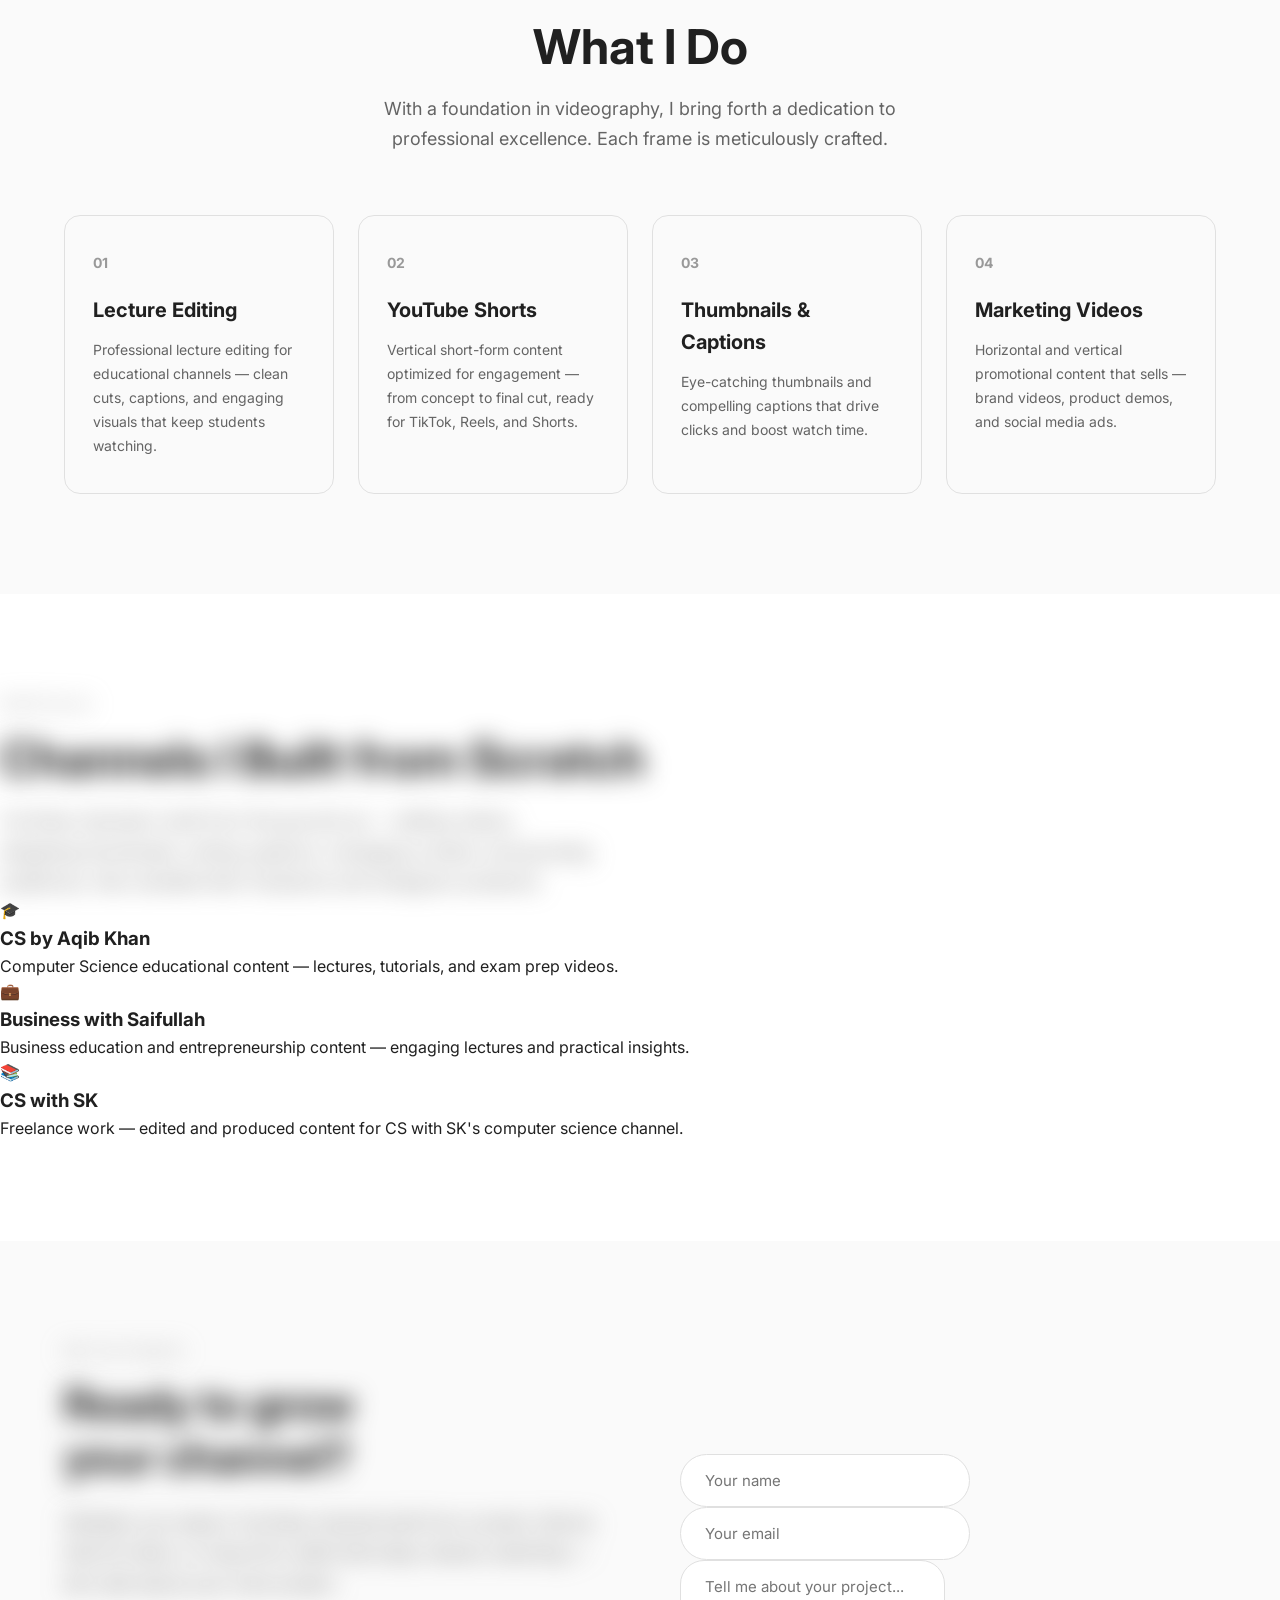
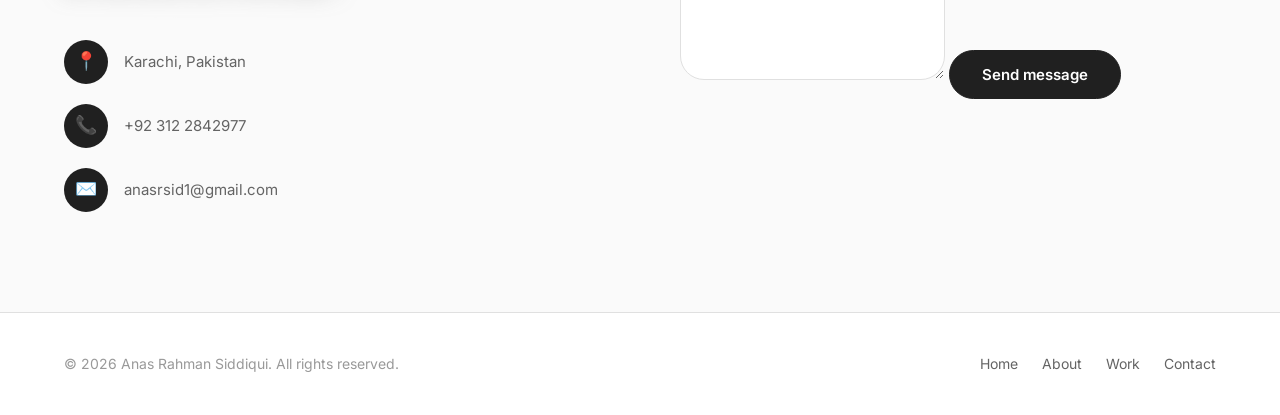
==== commit 6671bf4a: "fix: section title Lovely Services → What I Do" ====
--- a/index.html
+++ b/index.html
@@ -73,7 +73,7 @@
             <div class="stat-label">Channel Built from Scratch</div>
           </div>
           <div class="stat">
-            <div class="stat-number">11k+</div>
+            <div class="stat-number">11,000+</div>
             <div class="stat-label">Subscribers Grown</div>
           </div>
         </div>
@@ -153,7 +153,7 @@
   <section class="services section" id="services">
     <div class="services-header">
       <p class="section-label">What I Do</p>
-      <h2 class="section-title">Lovely Services</h2>
+      <h2 class="section-title">What I Do</h2>
       <p class="section-desc">With a foundation in videography, I bring forth a dedication to professional excellence. Each frame is meticulously crafted.</p>
     </div>
     <div class="services-grid">
@@ -201,7 +201,7 @@
       <a href="https://youtube.com/@cswithsk?si=rqdjv2xApn353YqK" target="_blank" rel="noopener" class="channel-card reveal-scale delay-3">
         <div class="channel-icon">📚</div>
         <h3 class="channel-title">CS with SK</h3>
-        <p class="channel-desc">Computer Science made simple — complete course coverage with clear explanations.</p>
+        <p class="channel-desc">Freelance work — edited and produced content for CS with SK's computer science channel.</p>
       </a>
     </div>
   </section>
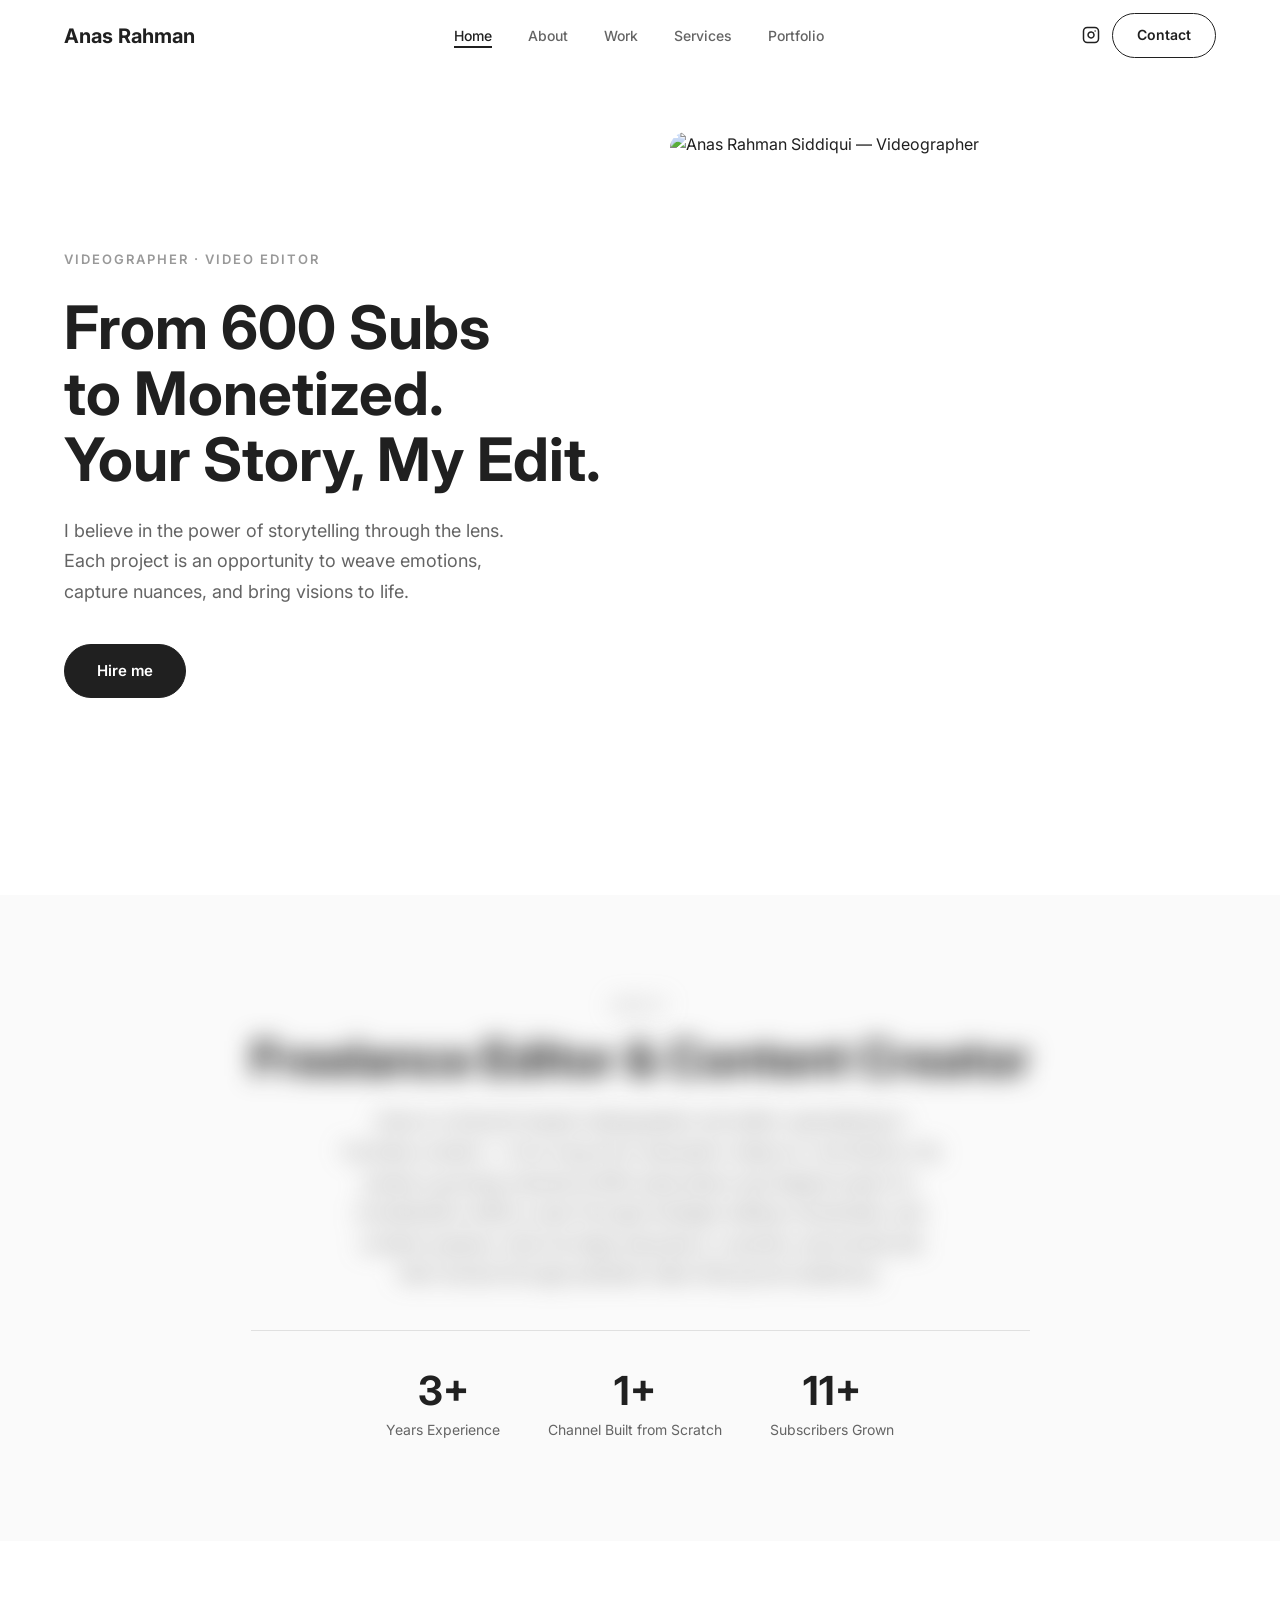
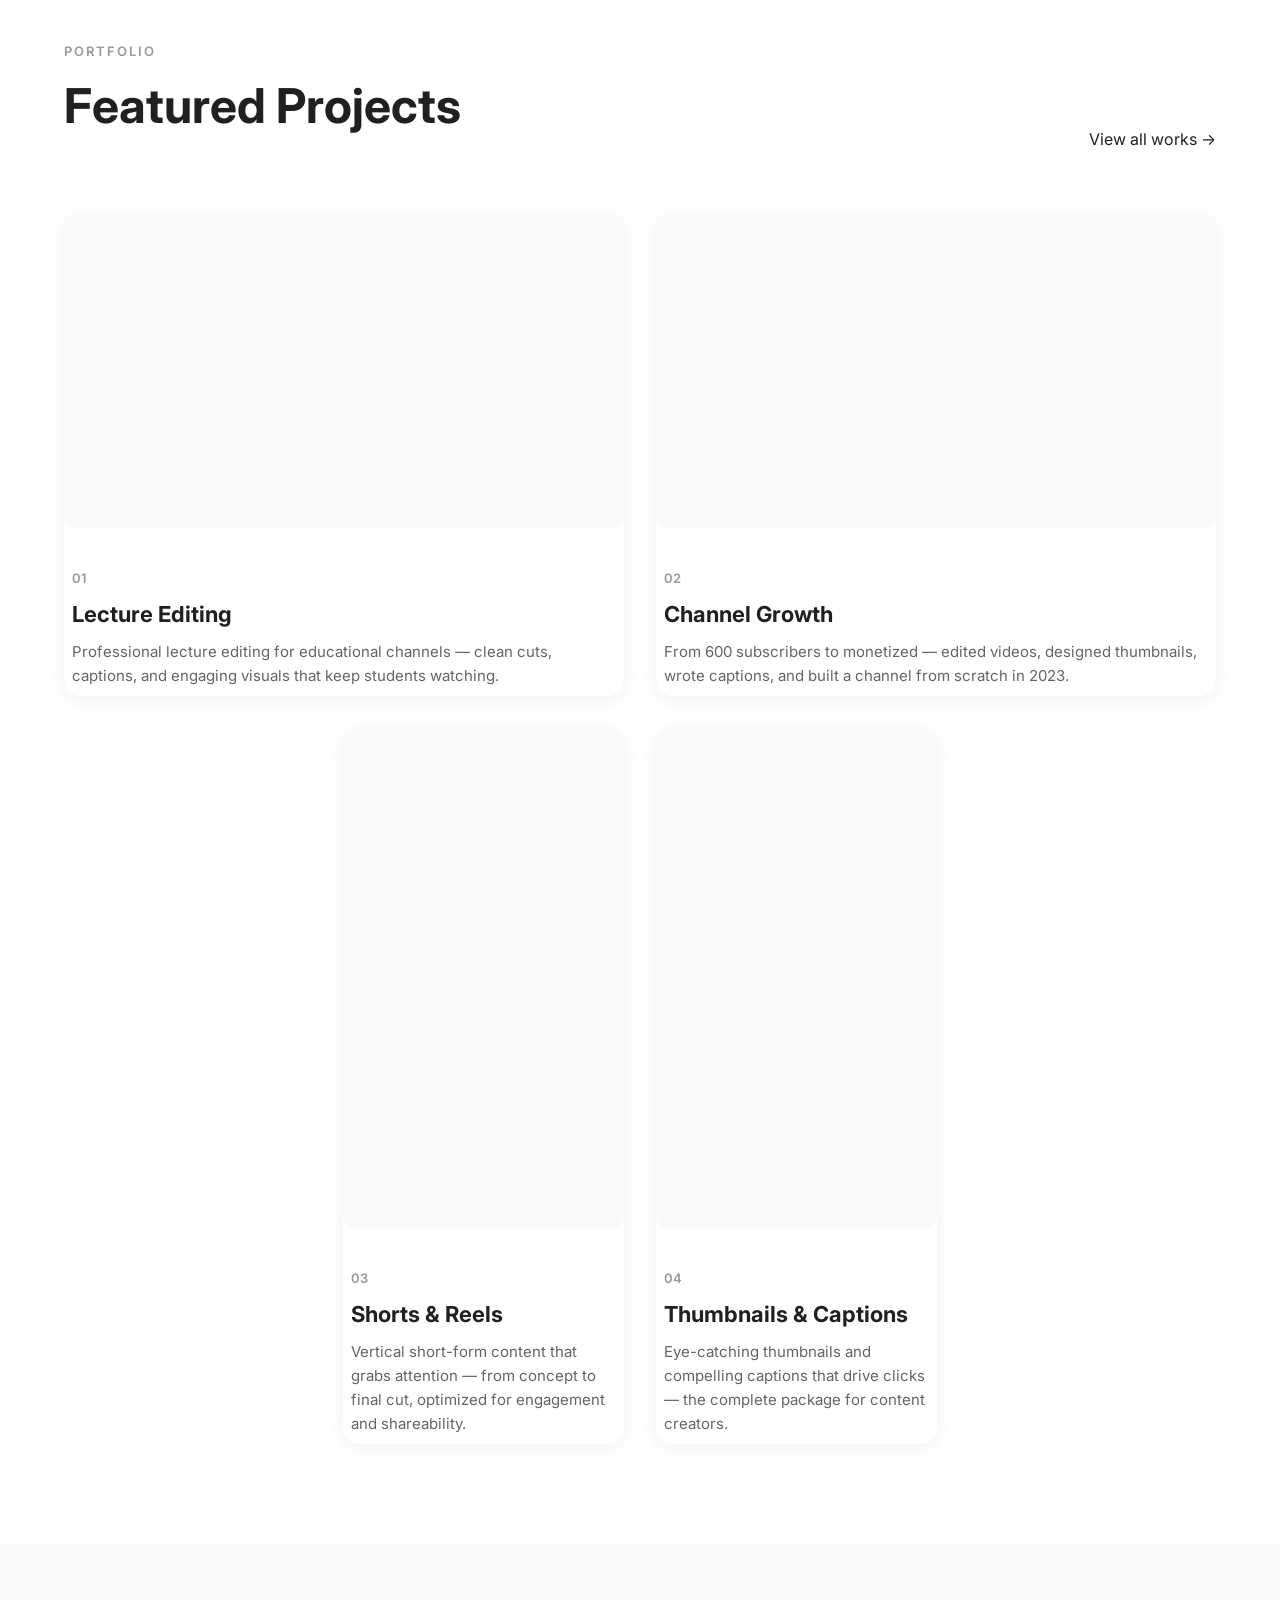
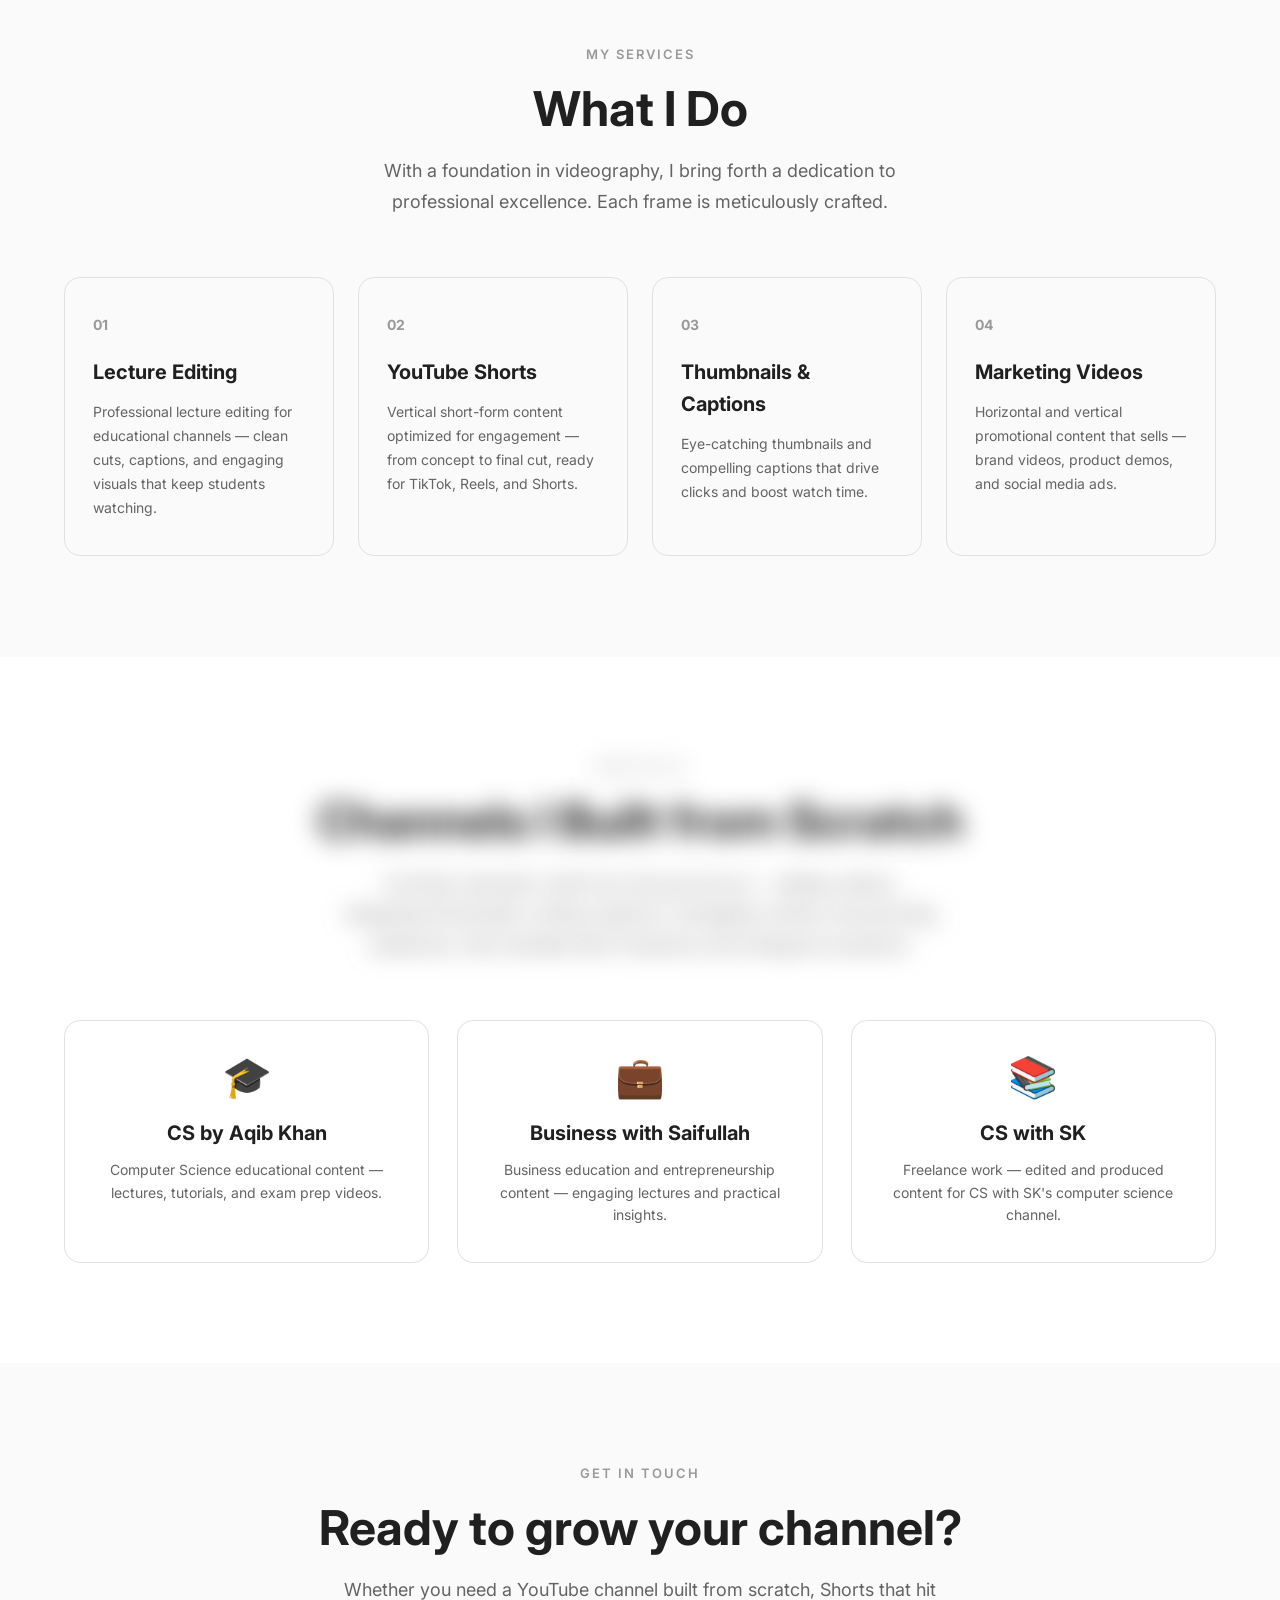
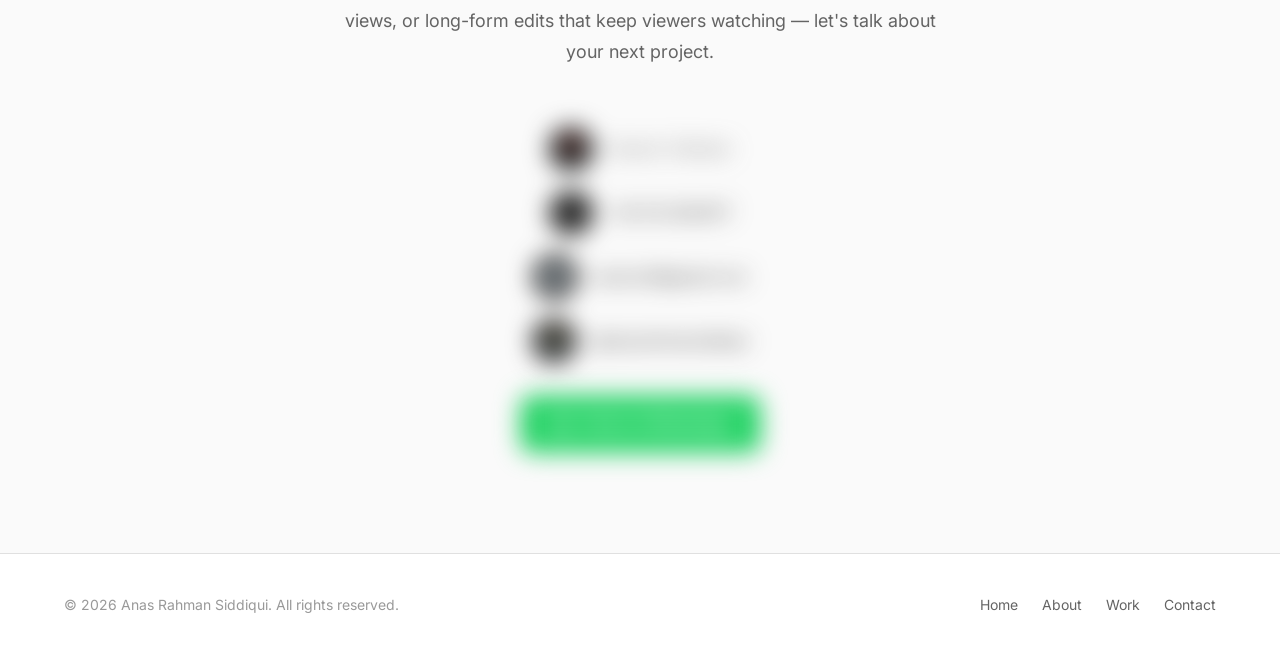
==== commit 8d8efdab: "add clickable phone, update nav Blog→Portfolio, add Instagram button in navbar" ====
--- a/index.html
+++ b/index.html
@@ -21,9 +21,14 @@
         <li><a href="#about" class="nav-link">About</a></li>
         <li><a href="#works" class="nav-link">Work</a></li>
         <li><a href="#services" class="nav-link">Services</a></li>
-        <li><a href="#blog" class="nav-link">Blog</a></li>
+        <li><a href="#blog" class="nav-link">Portfolio</a></li>
       </ul>
-      <a href="#contact" class="nav-cta">Contact</a>
+      <div class="nav-actions">
+        <a href="https://instagram.com/anasrahmansiddiqui" target="_blank" rel="noopener" class="nav-instagram" aria-label="Instagram">
+          <svg width="18" height="18" viewBox="0 0 24 24" fill="none" stroke="currentColor" stroke-width="2" stroke-linecap="round" stroke-linejoin="round"><rect x="2" y="2" width="20" height="20" rx="5" ry="5"/><path d="M16 11.37A4 4 0 1 1 12.63 8 4 4 0 0 1 16 11.37z"/><line x1="17.5" y1="6.5" x2="17.51" y2="6.5"/></svg>
+        </a>
+        <a href="https://wa.me/923122842977?text=Hi%20Anas%2C%20I%27d%20like%20to%20discuss%20a%20video%20editing%20project." target="_blank" rel="noopener" class="nav-cta">Contact</a>
+      </div>
       <button class="nav-toggle" id="navToggle" aria-label="Toggle menu">
         <span></span><span></span><span></span>
       </button>
@@ -46,7 +51,7 @@
         <p class="hero-label reveal">Videographer · Video Editor</p>
         <h1 class="hero-title text-reveal"><span>From 600 Subs<br>to Monetized.<br>Your Story, My Edit.</span></h1>
         <p class="hero-subtitle reveal delay-2">I believe in the power of storytelling through the lens. Each project is an opportunity to weave emotions, capture nuances, and bring visions to life.</p>
-        <a href="#contact" class="btn-primary reveal delay-3">Hire me</a>
+        <a href="https://wa.me/923122842977?text=Hi%20Anas%2C%20I%27d%20like%20to%20discuss%20a%20video%20editing%20project." target="_blank" rel="noopener" class="btn-primary reveal delay-3">Hire me</a>
       </div>
       <div class="hero-visual">
         <div class="hero-image-wrapper">
@@ -152,7 +157,7 @@
   <!-- Services -->
   <section class="services section" id="services">
     <div class="services-header">
-      <p class="section-label">What I Do</p>
+      <p class="section-label">My Services</p>
       <h2 class="section-title">What I Do</h2>
       <p class="section-desc">With a foundation in videography, I bring forth a dedication to professional excellence. Each frame is meticulously crafted.</p>
     </div>
@@ -208,34 +213,34 @@
 
   <!-- Contact -->
   <section class="contact section" id="contact">
-    <div class="contact-container">
-      <div class="contact-info reveal-left">
-        <p class="section-label reveal-blur">Get in Touch</p>
-        <h2 class="reveal-blur delay-1">Ready to grow<br>your channel?</h2>
-        <p class="section-desc reveal-blur delay-2">Whether you need a YouTube channel built from scratch, Shorts that hit views, or long-form edits that keep viewers watching — let's talk about your next project.</p>
-        <div class="contact-details">
-          <div class="contact-item">
-            <div class="contact-icon">📍</div>
-            <span class="contact-text">Karachi, Pakistan</span>
-          </div>
-          <div class="contact-item">
-            <div class="contact-icon">📞</div>
-            <span class="contact-text">+92 312 2842977</span>
-          </div>
-          <div class="contact-item">
-            <div class="contact-icon">✉️</div>
-            <span class="contact-text">anasrsid1@gmail.com</span>
-          </div>
-        </div>
-      </div>
-      <div class="contact-form reveal-right">
-        <form id="contactForm">
-          <input type="text" class="form-input" placeholder="Your name" required>
-          <input type="email" class="form-input" placeholder="Your email" required>
-          <textarea class="form-input form-textarea" placeholder="Tell me about your project..."></textarea>
-          <button type="submit" class="btn-primary">Send message</button>
-        </form>
-      </div>
+    <div class="contact-header">
+      <p class="section-label">Get in Touch</p>
+      <h2 class="section-title">Ready to grow your channel?</h2>
+      <p class="section-desc">Whether you need a YouTube channel built from scratch, Shorts that hit views, or long-form edits that keep viewers watching — let's talk about your next project.</p>
+    </div>
+    <div class="contact-centered">
+      <div class="contact-details reveal-blur">
+        <div class="contact-item">
+          <div class="contact-icon">📍</div>
+          <span class="contact-text">Karachi, Pakistan</span>
+        </div>
+        <div class="contact-item">
+          <div class="contact-icon">📞</div>
+          <a href="tel:+923122842977" class="contact-text">+92 312 2842977</a>
+        </div>
+        <div class="contact-item">
+          <div class="contact-icon">✉️</div>
+          <a href="mailto:anasrsid1@gmail.com" class="contact-text">anasrsid1@gmail.com</a>
+        </div>
+        <div class="contact-item">
+          <div class="contact-icon">📸</div>
+          <a href="https://instagram.com/anasrahmansiddiqui" target="_blank" rel="noopener" class="contact-text">@anasrahmansiddiqui</a>
+        </div>
+      </div>
+      <a href="https://wa.me/923122842977?text=Hi%20Anas%2C%20I%27d%20like%20to%20discuss%20a%20video%20editing%20project." target="_blank" rel="noopener" class="btn-whatsapp reveal-blur delay-1">
+        <svg width="20" height="20" viewBox="0 0 24 24" fill="currentColor"><path d="M17.472 14.382c-.297-.149-1.758-.867-2.03-.967-.273-.099-.471-.148-.67.15-.197.297-.767.966-.94 1.164-.173.199-.347.223-.644.075-.297-.15-1.255-.463-2.39-1.475-.883-.788-1.48-1.761-1.653-2.059-.173-.297-.018-.458.13-.606.134-.133.298-.347.446-.52.149-.174.198-.298.298-.497.099-.198.05-.371-.025-.52-.075-.149-.669-1.612-.916-2.207-.242-.579-.487-.5-.669-.51-.173-.008-.371-.01-.57-.01-.198 0-.52.074-.792.372-.272.297-1.04 1.016-1.04 2.479 0 1.462 1.065 2.875 1.213 3.074.149.198 2.096 3.2 5.077 4.487.709.306 1.262.489 1.694.625.712.227 1.36.195 1.871.118.571-.085 1.758-.719 2.006-1.413.248-.694.248-1.289.173-1.413-.074-.124-.272-.198-.57-.347m-5.421 7.403h-.004a9.87 9.87 0 01-5.031-1.378l-.361-.214-3.741.982.998-3.648-.235-.374a9.86 9.86 0 01-1.51-5.26c.001-5.45 4.436-9.884 9.888-9.884 2.64 0 5.122 1.03 6.988 2.898a9.825 9.825 0 012.893 6.994c-.003 5.45-4.437 9.884-9.885 9.884m8.413-18.297A11.815 11.815 0 0012.05 0C5.495 0 .16 5.335.157 11.892c0 2.096.547 4.142 1.588 5.945L.057 24l6.305-1.654a11.882 11.882 0 005.683 1.448h.005c6.554 0 11.89-5.335 11.893-11.893a11.821 11.821 0 00-3.48-8.413z"/></svg>
+        Chat on WhatsApp
+      </a>
     </div>
   </section>
 
--- a/style.css
+++ b/style.css
@@ -82,6 +82,8 @@
   color: var(--color-secondary);
   max-width: 600px;
   line-height: 1.7;
+  margin-left: auto;
+  margin-right: auto;
 }
 
 /* ============================================
@@ -181,6 +183,24 @@
   width: 100%;
 }
 
+.nav-actions {
+  display: flex;
+  align-items: center;
+  gap: 12px;
+}
+
+.nav-instagram {
+  display: flex;
+  align-items: center;
+  justify-content: center;
+  color: var(--color-primary);
+  transition: opacity var(--transition);
+}
+
+.nav-instagram:hover {
+  opacity: 0.7;
+}
+
 .nav-cta {
   font-size: 14px;
   font-weight: 600;
@@ -287,7 +307,6 @@
   overflow: hidden;
   aspect-ratio: 4/5;
   position: relative;
-  transition: opacity 0.1s linear, transform 0.1s linear;
 }
 
 .hero-image-wrapper img {
@@ -351,21 +370,15 @@
   margin: 0 auto;
   padding: 0 24px;
   display: grid;
-  grid-template-columns: 1fr 1fr;
-  gap: 80px;
-  align-items: center;
-}
-
-.about-image {
-  border-radius: 16px;
-  overflow: hidden;
-  aspect-ratio: 3/4;
-}
-
-.about-image img {
-  width: 100%;
-  height: 100%;
-  object-fit: cover;
+  grid-template-columns: 1fr;
+  gap: 40px;
+  align-items: center;
+  text-align: center;
+}
+
+.about-content {
+  max-width: 800px;
+  margin: 0 auto;
 }
 
 .about-stats {
@@ -374,6 +387,7 @@
   margin-top: 40px;
   padding-top: 40px;
   border-top: 1px solid var(--color-border);
+  justify-content: center;
 }
 
 .stat-number {
@@ -394,6 +408,17 @@
     grid-template-columns: 1fr;
     gap: 40px;
   }
+
+  .about-stats {
+    gap: 24px;
+  }
+}
+
+@media (max-width: 500px) {
+  .about-stats {
+    flex-direction: column;
+    align-items: center;
+  }
 }
 
 /* ============================================
@@ -433,20 +458,22 @@
 .work-row-vertical {
   display: flex;
   justify-content: center;
+  align-items: flex-start;
   gap: 32px;
+  flex-wrap: nowrap;
 }
 
 .work-row-vertical .work-card {
   display: flex;
   flex-direction: column;
-  flex: 0 0 auto;
+  flex: 0 0 281px;
+  max-width: 281px;
 }
 
 /* Ensure both vertical shorts are the same height */
 .work-row-vertical .video-vertical {
-  max-height: 500px;
-  min-width: 250px;
-  width: 270px;
+  height: 500px;
+  width: calc(500px * 9 / 16);
 }
 
 .work-row-vertical .work-meta {
@@ -464,12 +491,17 @@
   .work-row-vertical {
     flex-direction: column;
     align-items: center;
+    flex-wrap: nowrap;
+  }
+
+  .work-row-vertical .work-card {
+    flex: 0 0 auto;
+    max-width: 304px;
   }
 
   .work-row-vertical .video-vertical {
-    max-height: 460px;
-    min-width: 240px;
-    width: 260px;
+    height: 460px;
+    width: calc(460px * 9 / 16);
   }
 }
 
@@ -514,25 +546,24 @@
 
 /* Vertical Short — 9:16 exact, no black bars */
 .video-vertical {
-  aspect-ratio: 9 / 16;
-  max-height: 540px;
+  position: relative;
+  height: 540px;
+  width: calc(540px * 9 / 16);
   margin-left: auto;
   margin-right: auto;
-  width: fit-content;
-  min-width: 270px;
-  height: auto;
+  flex-shrink: 0;
 }
 
 .video-vertical iframe {
   width: 100%;
   height: 100%;
-  object-fit: fill !important;
+  object-fit: fill;
   border: none;
   display: block;
 }
 
 .work-meta {
-  padding: 0 4px;
+  padding: 20px 8px 8px;
 }
 
 .work-number {
@@ -580,8 +611,8 @@
   }
 
   .video-vertical {
-    max-height: 460px;
-    min-width: 240px;
+    height: 460px;
+    width: calc(460px * 9 / 16);
   }
 }
 
@@ -650,10 +681,7 @@
     grid-template-columns: 1fr;
   }
 
-  .works-all-grid .video-vertical {
-    max-height: 420px;
-    min-width: 200px;
-  }
+
 }
 
 /* ============================================
@@ -731,81 +759,75 @@
 }
 
 /* ============================================
-   BLOG
-   ============================================ */
-.blog {
+   CHANNELS
+   ============================================ */
+.channels {
   padding: 100px 0;
 }
 
-.blog-header {
+.channels-header {
   max-width: var(--max-width);
   margin: 0 auto;
   padding: 0 24px;
-  display: flex;
-  justify-content: space-between;
-  align-items: flex-end;
+  text-align: center;
   margin-bottom: 60px;
 }
 
-.blog-grid {
+.channels-header .section-desc {
+  margin: 0 auto;
+}
+
+.channels-grid {
   max-width: var(--max-width);
   margin: 0 auto;
   padding: 0 24px;
   display: grid;
   grid-template-columns: repeat(3, 1fr);
-  gap: 32px;
-}
-
-.blog-card {
-  transition: transform var(--transition);
-}
-
-.blog-card:hover {
-  transform: translateY(-4px);
-}
-
-.blog-image {
-  border-radius: 12px;
-  overflow: hidden;
-  aspect-ratio: 16/10;
+  gap: 28px;
+}
+
+.channel-card {
+  display: block;
+  padding: 36px 28px;
+  border: 1px solid var(--color-border);
+  border-radius: 16px;
+  text-align: center;
+  transition: all 0.35s cubic-bezier(0.25, 0.46, 0.45, 0.94);
+  cursor: pointer;
+  text-decoration: none;
+  color: inherit;
+}
+
+.channel-card:hover {
+  transform: translateY(-8px);
+  box-shadow: 0 20px 50px rgba(0, 0, 0, 0.1);
+  border-color: var(--color-primary);
+}
+
+.channel-icon {
+  font-size: 40px;
   margin-bottom: 20px;
-}
-
-.blog-image img {
-  width: 100%;
-  height: 100%;
-  object-fit: cover;
-  transition: transform 0.5s ease;
-}
-
-.blog-card:hover .blog-image img {
-  transform: scale(1.05);
-}
-
-.blog-date {
-  font-size: 13px;
-  color: var(--color-muted);
+  line-height: 1;
+}
+
+.channel-title {
+  font-family: var(--font-heading);
+  font-size: 20px;
+  font-weight: 700;
   margin-bottom: 10px;
 }
 
-.blog-title {
-  font-family: var(--font-heading);
-  font-size: 18px;
-  font-weight: 700;
-  line-height: 1.4;
-  margin-bottom: 10px;
-}
-
-.blog-excerpt {
+.channel-desc {
   font-size: 14px;
   color: var(--color-secondary);
   line-height: 1.6;
 }
 
 @media (max-width: 900px) {
-  .blog-grid {
+  .channels-grid {
     grid-template-columns: 1fr;
-    max-width: 500px;
+    max-width: 480px;
+    margin: 0 auto;
   }
 }
 
@@ -815,6 +837,39 @@
 .contact {
   background: var(--color-bg-alt);
   padding: 100px 0;
+}
+
+.contact-centered {
+  max-width: 500px;
+  margin: 0 auto;
+  padding: 0 24px;
+  text-align: center;
+}
+
+.contact-centered .contact-details {
+  justify-content: center;
+  align-items: center;
+}
+
+.btn-whatsapp {
+  display: inline-flex;
+  align-items: center;
+  gap: 10px;
+  padding: 16px 32px;
+  background: #25D366;
+  color: #fff;
+  font-family: var(--font-body);
+  font-size: 16px;
+  font-weight: 600;
+  border-radius: 12px;
+  text-decoration: none;
+  transition: transform 0.25s ease, box-shadow 0.25s ease;
+  margin-top: 32px;
+}
+
+.btn-whatsapp:hover {
+  transform: translateY(-2px);
+  box-shadow: 0 8px 24px rgba(37, 211, 102, 0.3);
 }
 
 .contact-container {
@@ -864,6 +919,16 @@
 .contact-text {
   font-size: 15px;
   color: var(--color-secondary);
+}
+
+.contact-text[href] {
+  color: var(--color-primary);
+  text-decoration: none;
+  transition: opacity var(--transition);
+}
+
+.contact-text[href]:hover {
+  opacity: 0.7;
 }
 
 .contact-form {
@@ -1084,16 +1149,15 @@
 .parallax-bg {
   position: absolute;
   inset: 0;
-  will-change: transform;
-  transition: transform 0.1s linear;
-}
-
-/* Hero parallax floating shapes */
+}
+
+/* Hero parallax floating shapes — disabled, no motion */
 .hero-parallax-shapes {
   position: absolute;
   inset: 0;
   pointer-events: none;
   overflow: hidden;
+  display: none;
 }
 
 .hero-shape {
@@ -1101,7 +1165,6 @@
   border-radius: 50%;
   opacity: 0.03;
   background: var(--color-primary);
-  will-change: transform;
 }
 
 .hero-shape-1 {
@@ -1280,3 +1343,143 @@
 .stat:hover .stat-number {
   transform: scale(1.05);
 }
+
+/* ============================================
+   DESKTOP-ONLY FIXES (laptop and above)
+   Does NOT affect mobile view
+   ============================================ */
+@media (min-width: 901px) {
+
+  /* 1. About section paragraph — already centered via base .section-desc */
+
+  /* 2. Vertical shorts 03 & 04 — force same row, no wrapping */
+  .work-row-vertical {
+    flex-wrap: nowrap;
+  }
+  .work-row-vertical .work-card {
+    flex: 0 0 281px;
+    background: var(--color-bg);
+    border-radius: 16px;
+    overflow: hidden;
+    box-shadow: 0 4px 20px rgba(0, 0, 0, 0.06);
+  }
+
+  /* 3. Portfolio horizontal videos — ensure full width rendering */
+  .work-row-horizontal .work-card {
+    width: 100%;
+    background: var(--color-bg);
+    border-radius: 16px;
+    overflow: hidden;
+    box-shadow: 0 4px 20px rgba(0, 0, 0, 0.06);
+  }
+
+  /* 4. Get in Touch — content properly positioned */
+  .contact-header {
+    max-width: var(--max-width);
+    margin: 0 auto;
+    padding: 0 24px;
+    text-align: center;
+    margin-bottom: 60px;
+  }
+
+}
+
+/* ============================================
+   WORKS PAGE — Tabs
+   ============================================ */
+.works-tabs {
+  display: flex;
+  justify-content: center;
+  gap: 8px;
+  margin-bottom: 48px;
+}
+.works-tab {
+  padding: 12px 28px;
+  font-size: 14px;
+  font-weight: 600;
+  border: 1px solid var(--color-border);
+  border-radius: var(--radius-pill);
+  background: transparent;
+  color: var(--color-secondary);
+  cursor: pointer;
+  transition: all var(--transition);
+  font-family: var(--font-body);
+}
+.works-tab:hover {
+  border-color: var(--color-primary);
+  color: var(--color-primary);
+}
+.works-tab.active {
+  background: var(--color-primary);
+  border-color: var(--color-primary);
+  color: var(--color-bg);
+}
+
+/* Category sections — hidden by default */
+.works-category-section {
+  display: none;
+}
+.works-category-section.active {
+  display: block;
+}
+
+/* Works grid — default 2 columns for vertical shorts */
+.works-all-grid {
+  max-width: var(--max-width);
+  margin: 0 auto;
+  padding: 0 24px;
+  display: grid;
+  grid-template-columns: repeat(2, 1fr);
+  gap: 40px 28px;
+  justify-items: center;
+  align-items: start;
+}
+.works-all-horizontal {
+  grid-template-columns: 1fr;
+  max-width: 900px;
+}
+.works-all-grid .work-card {
+  display: flex;
+  flex-direction: column;
+  width: 100%;
+}
+.works-all-horizontal .work-card {
+  width: 100%;
+}
+.works-all-grid .video-container.video-horizontal {
+  width: 100%;
+}
+.works-all-grid .video-horizontal {
+  width: 100%;
+}
+
+/* Works section header */
+.works-section-title {
+  font-family: var(--font-heading);
+  font-size: 28px;
+  font-weight: 700;
+  margin-bottom: 8px;
+  text-align: center;
+}
+.works-section-desc {
+  font-size: 15px;
+  color: var(--color-secondary);
+  margin-bottom: 40px;
+  text-align: center;
+  max-width: 500px;
+  margin-left: auto;
+  margin-right: auto;
+}
+
+/* Back link */
+.back-link {
+  display: inline-flex;
+  align-items: center;
+  gap: 8px;
+  font-size: 14px;
+  font-weight: 600;
+  color: var(--color-secondary);
+  transition: color var(--transition);
+}
+.back-link:hover { color: var(--color-primary); }
+.works-back-wrapper { text-align: center; margin-top: 60px; }
